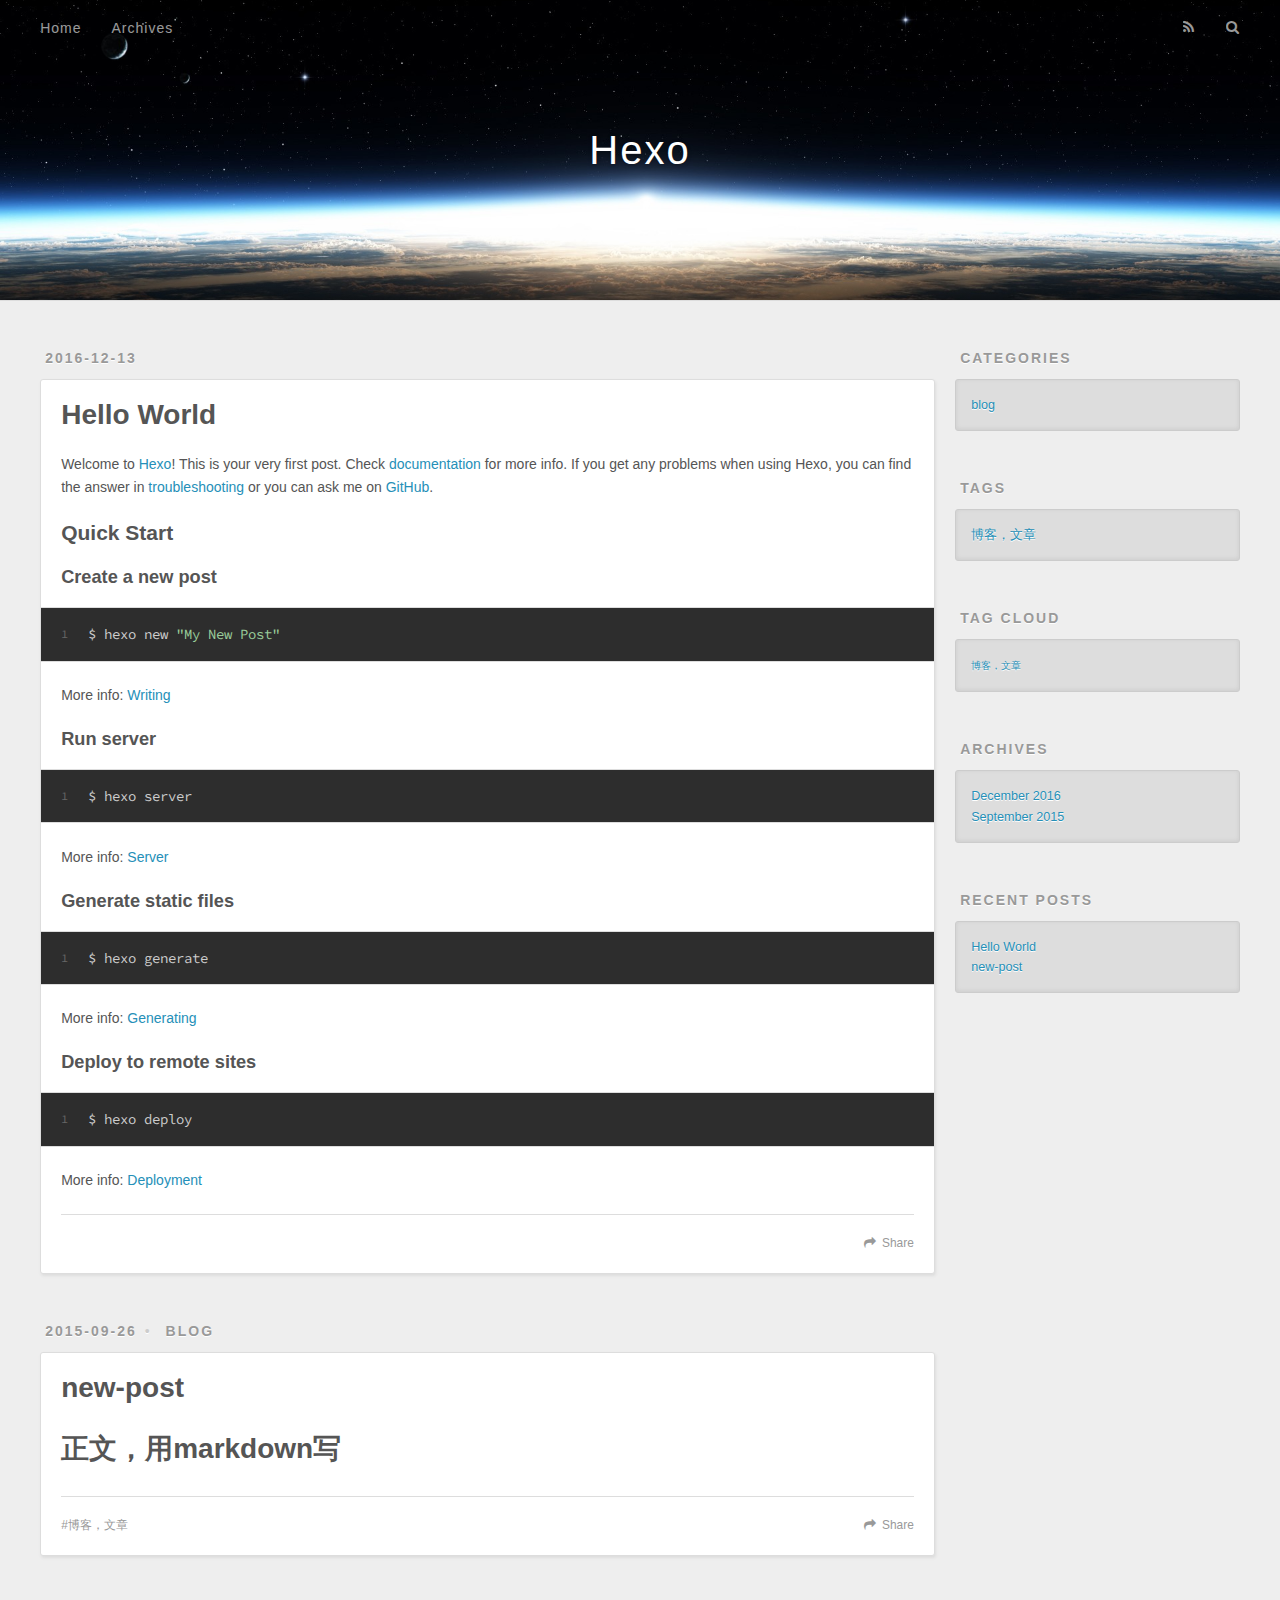
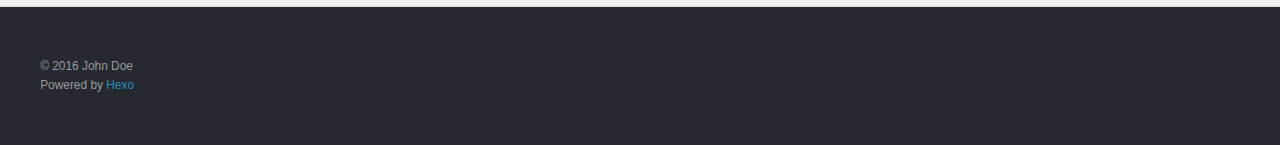
==== index.html @ 6a70020d "Site updated: 2016-12-13 10:40:55" ====
<!DOCTYPE html>
<html>
<head>
  <meta charset="utf-8">
  
  <title>Hexo</title>
  <meta name="viewport" content="width=device-width, initial-scale=1, maximum-scale=1">
  <meta property="og:type" content="website">
<meta property="og:title" content="Hexo">
<meta property="og:url" content="http://yoursite.com/index.html">
<meta property="og:site_name" content="Hexo">
<meta name="twitter:card" content="summary">
<meta name="twitter:title" content="Hexo">
  
    <link rel="alternate" href="/atom.xml" title="Hexo" type="application/atom+xml">
  
  
    <link rel="icon" href="/favicon.png">
  
  
    <link href="//fonts.googleapis.com/css?family=Source+Code+Pro" rel="stylesheet" type="text/css">
  
  <link rel="stylesheet" href="/css/style.css">
  

</head>

<body>
  <div id="container">
    <div id="wrap">
      <header id="header">
  <div id="banner"></div>
  <div id="header-outer" class="outer">
    <div id="header-title" class="inner">
      <h1 id="logo-wrap">
        <a href="/" id="logo">Hexo</a>
      </h1>
      
    </div>
    <div id="header-inner" class="inner">
      <nav id="main-nav">
        <a id="main-nav-toggle" class="nav-icon"></a>
        
          <a class="main-nav-link" href="/">Home</a>
        
          <a class="main-nav-link" href="/archives">Archives</a>
        
      </nav>
      <nav id="sub-nav">
        
          <a id="nav-rss-link" class="nav-icon" href="/atom.xml" title="RSS Feed"></a>
        
        <a id="nav-search-btn" class="nav-icon" title="Search"></a>
      </nav>
      <div id="search-form-wrap">
        <form action="//google.com/search" method="get" accept-charset="UTF-8" class="search-form"><input type="search" name="q" results="0" class="search-form-input" placeholder="Search"><button type="submit" class="search-form-submit">&#xF002;</button><input type="hidden" name="sitesearch" value="http://yoursite.com"></form>
      </div>
    </div>
  </div>
</header>
      <div class="outer">
        <section id="main">
  
    <article id="post-hello-world" class="article article-type-post" itemscope itemprop="blogPost">
  <div class="article-meta">
    <a href="/2016/12/13/hello-world/" class="article-date">
  <time datetime="2016-12-13T02:30:24.144Z" itemprop="datePublished">2016-12-13</time>
</a>
    
  </div>
  <div class="article-inner">
    
    
      <header class="article-header">
        
  
    <h1 itemprop="name">
      <a class="article-title" href="/2016/12/13/hello-world/">Hello World</a>
    </h1>
  

      </header>
    
    <div class="article-entry" itemprop="articleBody">
      
        <p>Welcome to <a href="https://hexo.io/" target="_blank" rel="external">Hexo</a>! This is your very first post. Check <a href="https://hexo.io/docs/" target="_blank" rel="external">documentation</a> for more info. If you get any problems when using Hexo, you can find the answer in <a href="https://hexo.io/docs/troubleshooting.html" target="_blank" rel="external">troubleshooting</a> or you can ask me on <a href="https://github.com/hexojs/hexo/issues" target="_blank" rel="external">GitHub</a>.</p>
<h2 id="Quick-Start"><a href="#Quick-Start" class="headerlink" title="Quick Start"></a>Quick Start</h2><h3 id="Create-a-new-post"><a href="#Create-a-new-post" class="headerlink" title="Create a new post"></a>Create a new post</h3><figure class="highlight bash"><table><tr><td class="gutter"><pre><div class="line">1</div></pre></td><td class="code"><pre><div class="line">$ hexo new <span class="string">"My New Post"</span></div></pre></td></tr></table></figure>
<p>More info: <a href="https://hexo.io/docs/writing.html" target="_blank" rel="external">Writing</a></p>
<h3 id="Run-server"><a href="#Run-server" class="headerlink" title="Run server"></a>Run server</h3><figure class="highlight bash"><table><tr><td class="gutter"><pre><div class="line">1</div></pre></td><td class="code"><pre><div class="line">$ hexo server</div></pre></td></tr></table></figure>
<p>More info: <a href="https://hexo.io/docs/server.html" target="_blank" rel="external">Server</a></p>
<h3 id="Generate-static-files"><a href="#Generate-static-files" class="headerlink" title="Generate static files"></a>Generate static files</h3><figure class="highlight bash"><table><tr><td class="gutter"><pre><div class="line">1</div></pre></td><td class="code"><pre><div class="line">$ hexo generate</div></pre></td></tr></table></figure>
<p>More info: <a href="https://hexo.io/docs/generating.html" target="_blank" rel="external">Generating</a></p>
<h3 id="Deploy-to-remote-sites"><a href="#Deploy-to-remote-sites" class="headerlink" title="Deploy to remote sites"></a>Deploy to remote sites</h3><figure class="highlight bash"><table><tr><td class="gutter"><pre><div class="line">1</div></pre></td><td class="code"><pre><div class="line">$ hexo deploy</div></pre></td></tr></table></figure>
<p>More info: <a href="https://hexo.io/docs/deployment.html" target="_blank" rel="external">Deployment</a></p>

      
    </div>
    <footer class="article-footer">
      <a data-url="http://yoursite.com/2016/12/13/hello-world/" data-id="ciwmwihvd0000y8j2m3b08lyn" class="article-share-link">Share</a>
      
      
    </footer>
  </div>
  
</article>


  
    <article id="post-test" class="article article-type-post" itemscope itemprop="blogPost">
  <div class="article-meta">
    <a href="/2015/09/26/test/" class="article-date">
  <time datetime="2015-09-26T09:00:07.000Z" itemprop="datePublished">2015-09-26</time>
</a>
    
  <div class="article-category">
    <a class="article-category-link" href="/categories/blog/">blog</a>
  </div>

  </div>
  <div class="article-inner">
    
    
      <header class="article-header">
        
  
    <h1 itemprop="name">
      <a class="article-title" href="/2015/09/26/test/">new-post</a>
    </h1>
  

      </header>
    
    <div class="article-entry" itemprop="articleBody">
      
        <h1 id="正文，用markdown写"><a href="#正文，用markdown写" class="headerlink" title="正文，用markdown写"></a>正文，用markdown写</h1>
      
    </div>
    <footer class="article-footer">
      <a data-url="http://yoursite.com/2015/09/26/test/" data-id="ciwmwihvh0001y8j2fn9a682c" class="article-share-link">Share</a>
      
      
  <ul class="article-tag-list"><li class="article-tag-list-item"><a class="article-tag-list-link" href="/tags/博客，文章/">博客，文章</a></li></ul>

    </footer>
  </div>
  
</article>


  

</section>
        
          <aside id="sidebar">
  
    
  <div class="widget-wrap">
    <h3 class="widget-title">Categories</h3>
    <div class="widget">
      <ul class="category-list"><li class="category-list-item"><a class="category-list-link" href="/categories/blog/">blog</a></li></ul>
    </div>
  </div>


  
    
  <div class="widget-wrap">
    <h3 class="widget-title">Tags</h3>
    <div class="widget">
      <ul class="tag-list"><li class="tag-list-item"><a class="tag-list-link" href="/tags/博客，文章/">博客，文章</a></li></ul>
    </div>
  </div>


  
    
  <div class="widget-wrap">
    <h3 class="widget-title">Tag Cloud</h3>
    <div class="widget tagcloud">
      <a href="/tags/博客，文章/" style="font-size: 10px;">博客，文章</a>
    </div>
  </div>

  
    
  <div class="widget-wrap">
    <h3 class="widget-title">Archives</h3>
    <div class="widget">
      <ul class="archive-list"><li class="archive-list-item"><a class="archive-list-link" href="/archives/2016/12/">December 2016</a></li><li class="archive-list-item"><a class="archive-list-link" href="/archives/2015/09/">September 2015</a></li></ul>
    </div>
  </div>


  
    
  <div class="widget-wrap">
    <h3 class="widget-title">Recent Posts</h3>
    <div class="widget">
      <ul>
        
          <li>
            <a href="/2016/12/13/hello-world/">Hello World</a>
          </li>
        
          <li>
            <a href="/2015/09/26/test/">new-post</a>
          </li>
        
      </ul>
    </div>
  </div>

  
</aside>
        
      </div>
      <footer id="footer">
  
  <div class="outer">
    <div id="footer-info" class="inner">
      &copy; 2016 John Doe<br>
      Powered by <a href="http://hexo.io/" target="_blank">Hexo</a>
    </div>
  </div>
</footer>
    </div>
    <nav id="mobile-nav">
  
    <a href="/" class="mobile-nav-link">Home</a>
  
    <a href="/archives" class="mobile-nav-link">Archives</a>
  
</nav>
    

<script src="//ajax.googleapis.com/ajax/libs/jquery/2.0.3/jquery.min.js"></script>


  <link rel="stylesheet" href="/fancybox/jquery.fancybox.css">
  <script src="/fancybox/jquery.fancybox.pack.js"></script>


<script src="/js/script.js"></script>

  </div>
</body>
</html>
---- css/style.css ----
body {
  width: 100%;
}
body:before,
body:after {
  content: "";
  display: table;
}
body:after {
  clear: both;
}
html,
body,
div,
span,
applet,
object,
iframe,
h1,
h2,
h3,
h4,
h5,
h6,
p,
blockquote,
pre,
a,
abbr,
acronym,
address,
big,
cite,
code,
del,
dfn,
em,
img,
ins,
kbd,
q,
s,
samp,
small,
strike,
strong,
sub,
sup,
tt,
var,
dl,
dt,
dd,
ol,
ul,
li,
fieldset,
form,
label,
legend,
table,
caption,
tbody,
tfoot,
thead,
tr,
th,
td {
  margin: 0;
  padding: 0;
  border: 0;
  outline: 0;
  font-weight: inherit;
  font-style: inherit;
  font-family: inherit;
  font-size: 100%;
  vertical-align: baseline;
}
body {
  line-height: 1;
  color: #000;
  background: #fff;
}
ol,
ul {
  list-style: none;
}
table {
  border-collapse: separate;
  border-spacing: 0;
  vertical-align: middle;
}
caption,
th,
td {
  text-align: left;
  font-weight: normal;
  vertical-align: middle;
}
a img {
  border: none;
}
input,
button {
  margin: 0;
  padding: 0;
}
input::-moz-focus-inner,
button::-moz-focus-inner {
  border: 0;
  padding: 0;
}
@font-face {
  font-family: FontAwesome;
  font-style: normal;
  font-weight: normal;
  src: url("fonts/fontawesome-webfont.eot?v=#4.0.3");
  src: url("fonts/fontawesome-webfont.eot?#iefix&v=#4.0.3") format("embedded-opentype"), url("fonts/fontawesome-webfont.woff?v=#4.0.3") format("woff"), url("fonts/fontawesome-webfont.ttf?v=#4.0.3") format("truetype"), url("fonts/fontawesome-webfont.svg#fontawesomeregular?v=#4.0.3") format("svg");
}
html,
body,
#container {
  height: 100%;
}
body {
  background: #eee;
  font: 14px "Helvetica Neue", Helvetica, Arial, sans-serif;
  -webkit-text-size-adjust: 100%;
}
.outer {
  max-width: 1220px;
  margin: 0 auto;
  padding: 0 20px;
}
.outer:before,
.outer:after {
  content: "";
  display: table;
}
.outer:after {
  clear: both;
}
.inner {
  display: inline;
  float: left;
  width: 98.33333333333333%;
  margin: 0 0.833333333333333%;
}
.left,
.alignleft {
  float: left;
}
.right,
.alignright {
  float: right;
}
.clear {
  clear: both;
}
#container {
  position: relative;
}
.mobile-nav-on {
  overflow: hidden;
}
#wrap {
  height: 100%;
  width: 100%;
  position: absolute;
  top: 0;
  left: 0;
  -webkit-transition: 0.2s ease-out;
  -moz-transition: 0.2s ease-out;
  -ms-transition: 0.2s ease-out;
  transition: 0.2s ease-out;
  z-index: 1;
  background: #eee;
}
.mobile-nav-on #wrap {
  left: 280px;
}
@media screen and (min-width: 768px) {
  #main {
    display: inline;
    float: left;
    width: 73.33333333333333%;
    margin: 0 0.833333333333333%;
  }
}
.article-date,
.article-category-link,
.archive-year,
.widget-title {
  text-decoration: none;
  text-transform: uppercase;
  letter-spacing: 2px;
  color: #999;
  margin-bottom: 1em;
  margin-left: 5px;
  line-height: 1em;
  text-shadow: 0 1px #fff;
  font-weight: bold;
}
.article-inner,
.archive-article-inner {
  background: #fff;
  -webkit-box-shadow: 1px 2px 3px #ddd;
  box-shadow: 1px 2px 3px #ddd;
  border: 1px solid #ddd;
  border-radius: 3px;
}
.article-entry h1,
.widget h1 {
  font-size: 2em;
}
.article-entry h2,
.widget h2 {
  font-size: 1.5em;
}
.article-entry h3,
.widget h3 {
  font-size: 1.3em;
}
.article-entry h4,
.widget h4 {
  font-size: 1.2em;
}
.article-entry h5,
.widget h5 {
  font-size: 1em;
}
.article-entry h6,
.widget h6 {
  font-size: 1em;
  color: #999;
}
.article-entry hr,
.widget hr {
  border: 1px dashed #ddd;
}
.article-entry strong,
.widget strong {
  font-weight: bold;
}
.article-entry em,
.widget em,
.article-entry cite,
.widget cite {
  font-style: italic;
}
.article-entry sup,
.widget sup,
.article-entry sub,
.widget sub {
  font-size: 0.75em;
  line-height: 0;
  position: relative;
  vertical-align: baseline;
}
.article-entry sup,
.widget sup {
  top: -0.5em;
}
.article-entry sub,
.widget sub {
  bottom: -0.2em;
}
.article-entry small,
.widget small {
  font-size: 0.85em;
}
.article-entry acronym,
.widget acronym,
.article-entry abbr,
.widget abbr {
  border-bottom: 1px dotted;
}
.article-entry ul,
.widget ul,
.article-entry ol,
.widget ol,
.article-entry dl,
.widget dl {
  margin: 0 20px;
  line-height: 1.6em;
}
.article-entry ul ul,
.widget ul ul,
.article-entry ol ul,
.widget ol ul,
.article-entry ul ol,
.widget ul ol,
.article-entry ol ol,
.widget ol ol {
  margin-top: 0;
  margin-bottom: 0;
}
.article-entry ul,
.widget ul {
  list-style: disc;
}
.article-entry ol,
.widget ol {
  list-style: decimal;
}
.article-entry dt,
.widget dt {
  font-weight: bold;
}
#header {
  height: 300px;
  position: relative;
  border-bottom: 1px solid #ddd;
}
#header:before,
#header:after {
  content: "";
  position: absolute;
  left: 0;
  right: 0;
  height: 40px;
}
#header:before {
  top: 0;
  background: -webkit-linear-gradient(rgba(0,0,0,0.2), transparent);
  background: -moz-linear-gradient(rgba(0,0,0,0.2), transparent);
  background: -ms-linear-gradient(rgba(0,0,0,0.2), transparent);
  background: linear-gradient(rgba(0,0,0,0.2), transparent);
}
#header:after {
  bottom: 0;
  background: -webkit-linear-gradient(transparent, rgba(0,0,0,0.2));
  background: -moz-linear-gradient(transparent, rgba(0,0,0,0.2));
  background: -ms-linear-gradient(transparent, rgba(0,0,0,0.2));
  background: linear-gradient(transparent, rgba(0,0,0,0.2));
}
#header-outer {
  height: 100%;
  position: relative;
}
#header-inner {
  position: relative;
  overflow: hidden;
}
#banner {
  position: absolute;
  top: 0;
  left: 0;
  width: 100%;
  height: 100%;
  background: url("images/banner.jpg") center #000;
  -webkit-background-size: cover;
  -moz-background-size: cover;
  background-size: cover;
  z-index: -1;
}
#header-title {
  text-align: center;
  height: 40px;
  position: absolute;
  top: 50%;
  left: 0;
  margin-top: -20px;
}
#logo,
#subtitle {
  text-decoration: none;
  color: #fff;
  font-weight: 300;
  text-shadow: 0 1px 4px rgba(0,0,0,0.3);
}
#logo {
  font-size: 40px;
  line-height: 40px;
  letter-spacing: 2px;
}
#subtitle {
  font-size: 16px;
  line-height: 16px;
  letter-spacing: 1px;
}
#subtitle-wrap {
  margin-top: 16px;
}
#main-nav {
  float: left;
  margin-left: -15px;
}
.nav-icon,
.main-nav-link {
  float: left;
  color: #fff;
  opacity: 0.6;
  text-decoration: none;
  text-shadow: 0 1px rgba(0,0,0,0.2);
  -webkit-transition: opacity 0.2s;
  -moz-transition: opacity 0.2s;
  -ms-transition: opacity 0.2s;
  transition: opacity 0.2s;
  display: block;
  padding: 20px 15px;
}
.nav-icon:hover,
.main-nav-link:hover {
  opacity: 1;
}
.nav-icon {
  font-family: FontAwesome;
  text-align: center;
  font-size: 14px;
  width: 14px;
  height: 14px;
  padding: 20px 15px;
  position: relative;
  cursor: pointer;
}
.main-nav-link {
  font-weight: 300;
  letter-spacing: 1px;
}
@media screen and (max-width: 479px) {
  .main-nav-link {
    display: none;
  }
}
#main-nav-toggle {
  display: none;
}
#main-nav-toggle:before {
  content: "\f0c9";
}
@media screen and (max-width: 479px) {
  #main-nav-toggle {
    display: block;
  }
}
#sub-nav {
  float: right;
  margin-right: -15px;
}
#nav-rss-link:before {
  content: "\f09e";
}
#nav-search-btn:before {
  content: "\f002";
}
#search-form-wrap {
  position: absolute;
  top: 15px;
  width: 150px;
  height: 30px;
  right: -150px;
  opacity: 0;
  -webkit-transition: 0.2s ease-out;
  -moz-transition: 0.2s ease-out;
  -ms-transition: 0.2s ease-out;
  transition: 0.2s ease-out;
}
#search-form-wrap.on {
  opacity: 1;
  right: 0;
}
@media screen and (max-width: 479px) {
  #search-form-wrap {
    width: 100%;
    right: -100%;
  }
}
.search-form {
  position: absolute;
  top: 0;
  left: 0;
  right: 0;
  background: #fff;
  padding: 5px 15px;
  border-radius: 15px;
  -webkit-box-shadow: 0 0 10px rgba(0,0,0,0.3);
  box-shadow: 0 0 10px rgba(0,0,0,0.3);
}
.search-form-input {
  border: none;
  background: none;
  color: #555;
  width: 100%;
  font: 13px "Helvetica Neue", Helvetica, Arial, sans-serif;
  outline: none;
}
.search-form-input::-webkit-search-results-decoration,
.search-form-input::-webkit-search-cancel-button {
  -webkit-appearance: none;
}
.search-form-submit {
  position: absolute;
  top: 50%;
  right: 10px;
  margin-top: -7px;
  font: 13px FontAwesome;
  border: none;
  background: none;
  color: #bbb;
  cursor: pointer;
}
.search-form-submit:hover,
.search-form-submit:focus {
  color: #777;
}
.article {
  margin: 50px 0;
}
.article-inner {
  overflow: hidden;
}
.article-meta:before,
.article-meta:after {
  content: "";
  display: table;
}
.article-meta:after {
  clear: both;
}
.article-date {
  float: left;
}
.article-category {
  float: left;
  line-height: 1em;
  color: #ccc;
  text-shadow: 0 1px #fff;
  margin-left: 8px;
}
.article-category:before {
  content: "\2022";
}
.article-category-link {
  margin: 0 12px 1em;
}
.article-header {
  padding: 20px 20px 0;
}
.article-title {
  text-decoration: none;
  font-size: 2em;
  font-weight: bold;
  color: #555;
  line-height: 1.1em;
  -webkit-transition: color 0.2s;
  -moz-transition: color 0.2s;
  -ms-transition: color 0.2s;
  transition: color 0.2s;
}
a.article-title:hover {
  color: #258fb8;
}
.article-entry {
  color: #555;
  padding: 0 20px;
}
.article-entry:before,
.article-entry:after {
  content: "";
  display: table;
}
.article-entry:after {
  clear: both;
}
.article-entry p,
.article-entry table {
  line-height: 1.6em;
  margin: 1.6em 0;
}
.article-entry h1,
.article-entry h2,
.article-entry h3,
.article-entry h4,
.article-entry h5,
.article-entry h6 {
  font-weight: bold;
}
.article-entry h1,
.article-entry h2,
.article-entry h3,
.article-entry h4,
.article-entry h5,
.article-entry h6 {
  line-height: 1.1em;
  margin: 1.1em 0;
}
.article-entry a {
  color: #258fb8;
  text-decoration: none;
}
.article-entry a:hover {
  text-decoration: underline;
}
.article-entry ul,
.article-entry ol,
.article-entry dl {
  margin-top: 1.6em;
  margin-bottom: 1.6em;
}
.article-entry img,
.article-entry video {
  max-width: 100%;
  height: auto;
  display: block;
  margin: auto;
}
.article-entry iframe {
  border: none;
}
.article-entry table {
  width: 100%;
  border-collapse: collapse;
  border-spacing: 0;
}
.article-entry th {
  font-weight: bold;
  border-bottom: 3px solid #ddd;
  padding-bottom: 0.5em;
}
.article-entry td {
  border-bottom: 1px solid #ddd;
  padding: 10px 0;
}
.article-entry blockquote {
  font-family: Georgia, "Times New Roman", serif;
  font-size: 1.4em;
  margin: 1.6em 20px;
  text-align: center;
}
.article-entry blockquote footer {
  font-size: 14px;
  margin: 1.6em 0;
  font-family: "Helvetica Neue", Helvetica, Arial, sans-serif;
}
.article-entry blockquote footer cite:before {
  content: "—";
  padding: 0 0.5em;
}
.article-entry .pullquote {
  text-align: left;
  width: 45%;
  margin: 0;
}
.article-entry .pullquote.left {
  margin-left: 0.5em;
  margin-right: 1em;
}
.article-entry .pullquote.right {
  margin-right: 0.5em;
  margin-left: 1em;
}
.article-entry .caption {
  color: #999;
  display: block;
  font-size: 0.9em;
  margin-top: 0.5em;
  position: relative;
  text-align: center;
}
.article-entry .video-container {
  position: relative;
  padding-top: 56.25%;
  height: 0;
  overflow: hidden;
}
.article-entry .video-container iframe,
.article-entry .video-container object,
.article-entry .video-container embed {
  position: absolute;
  top: 0;
  left: 0;
  width: 100%;
  height: 100%;
  margin-top: 0;
}
.article-more-link a {
  display: inline-block;
  line-height: 1em;
  padding: 6px 15px;
  border-radius: 15px;
  background: #eee;
  color: #999;
  text-shadow: 0 1px #fff;
  text-decoration: none;
}
.article-more-link a:hover {
  background: #258fb8;
  color: #fff;
  text-decoration: none;
  text-shadow: 0 1px #1e7293;
}
.article-footer {
  font-size: 0.85em;
  line-height: 1.6em;
  border-top: 1px solid #ddd;
  padding-top: 1.6em;
  margin: 0 20px 20px;
}
.article-footer:before,
.article-footer:after {
  content: "";
  display: table;
}
.article-footer:after {
  clear: both;
}
.article-footer a {
  color: #999;
  text-decoration: none;
}
.article-footer a:hover {
  color: #555;
}
.article-tag-list-item {
  float: left;
  margin-right: 10px;
}
.article-tag-list-link:before {
  content: "#";
}
.article-comment-link {
  float: right;
}
.article-comment-link:before {
  content: "\f075";
  font-family: FontAwesome;
  padding-right: 8px;
}
.article-share-link {
  cursor: pointer;
  float: right;
  margin-left: 20px;
}
.article-share-link:before {
  content: "\f064";
  font-family: FontAwesome;
  padding-right: 6px;
}
#article-nav {
  position: relative;
}
#article-nav:before,
#article-nav:after {
  content: "";
  display: table;
}
#article-nav:after {
  clear: both;
}
@media screen and (min-width: 768px) {
  #article-nav {
    margin: 50px 0;
  }
  #article-nav:before {
    width: 8px;
    height: 8px;
    position: absolute;
    top: 50%;
    left: 50%;
    margin-top: -4px;
    margin-left: -4px;
    content: "";
    border-radius: 50%;
    background: #ddd;
    -webkit-box-shadow: 0 1px 2px #fff;
    box-shadow: 0 1px 2px #fff;
  }
}
.article-nav-link-wrap {
  text-decoration: none;
  text-shadow: 0 1px #fff;
  color: #999;
  -webkit-box-sizing: border-box;
  -moz-box-sizing: border-box;
  box-sizing: border-box;
  margin-top: 50px;
  text-align: center;
  display: block;
}
.article-nav-link-wrap:hover {
  color: #555;
}
@media screen and (min-width: 768px) {
  .article-nav-link-wrap {
    width: 50%;
    margin-top: 0;
  }
}
@media screen and (min-width: 768px) {
  #article-nav-newer {
    float: left;
    text-align: right;
    padding-right: 20px;
  }
}
@media screen and (min-width: 768px) {
  #article-nav-older {
    float: right;
    text-align: left;
    padding-left: 20px;
  }
}
.article-nav-caption {
  text-transform: uppercase;
  letter-spacing: 2px;
  color: #ddd;
  line-height: 1em;
  font-weight: bold;
}
#article-nav-newer .article-nav-caption {
  margin-right: -2px;
}
.article-nav-title {
  font-size: 0.85em;
  line-height: 1.6em;
  margin-top: 0.5em;
}
.article-share-box {
  position: absolute;
  display: none;
  background: #fff;
  -webkit-box-shadow: 1px 2px 10px rgba(0,0,0,0.2);
  box-shadow: 1px 2px 10px rgba(0,0,0,0.2);
  border-radius: 3px;
  margin-left: -145px;
  overflow: hidden;
  z-index: 1;
}
.article-share-box.on {
  display: block;
}
.article-share-input {
  width: 100%;
  background: none;
  -webkit-box-sizing: border-box;
  -moz-box-sizing: border-box;
  box-sizing: border-box;
  font: 14px "Helvetica Neue", Helvetica, Arial, sans-serif;
  padding: 0 15px;
  color: #555;
  outline: none;
  border: 1px solid #ddd;
  border-radius: 3px 3px 0 0;
  height: 36px;
  line-height: 36px;
}
.article-share-links {
  background: #eee;
}
.article-share-links:before,
.article-share-links:after {
  content: "";
  display: table;
}
.article-share-links:after {
  clear: both;
}
.article-share-twitter,
.article-share-facebook,
.article-share-pinterest,
.article-share-google {
  width: 50px;
  height: 36px;
  display: block;
  float: left;
  position: relative;
  color: #999;
  text-shadow: 0 1px #fff;
}
.article-share-twitter:before,
.article-share-facebook:before,
.article-share-pinterest:before,
.article-share-google:before {
  font-size: 20px;
  font-family: FontAwesome;
  width: 20px;
  height: 20px;
  position: absolute;
  top: 50%;
  left: 50%;
  margin-top: -10px;
  margin-left: -10px;
  text-align: center;
}
.article-share-twitter:hover,
.article-share-facebook:hover,
.article-share-pinterest:hover,
.article-share-google:hover {
  color: #fff;
}
.article-share-twitter:before {
  content: "\f099";
}
.article-share-twitter:hover {
  background: #00aced;
  text-shadow: 0 1px #008abe;
}
.article-share-facebook:before {
  content: "\f09a";
}
.article-share-facebook:hover {
  background: #3b5998;
  text-shadow: 0 1px #2f477a;
}
.article-share-pinterest:before {
  content: "\f0d2";
}
.article-share-pinterest:hover {
  background: #cb2027;
  text-shadow: 0 1px #a21a1f;
}
.article-share-google:before {
  content: "\f0d5";
}
.article-share-google:hover {
  background: #dd4b39;
  text-shadow: 0 1px #be3221;
}
.article-gallery {
  background: #000;
  position: relative;
}
.article-gallery-photos {
  position: relative;
  overflow: hidden;
}
.article-gallery-img {
  display: none;
  max-width: 100%;
}
.article-gallery-img:first-child {
  display: block;
}
.article-gallery-img.loaded {
  position: absolute;
  display: block;
}
.article-gallery-img img {
  display: block;
  max-width: 100%;
  margin: 0 auto;
}
#comments {
  background: #fff;
  -webkit-box-shadow: 1px 2px 3px #ddd;
  box-shadow: 1px 2px 3px #ddd;
  padding: 20px;
  border: 1px solid #ddd;
  border-radius: 3px;
  margin: 50px 0;
}
#comments a {
  color: #258fb8;
}
.archives-wrap {
  margin: 50px 0;
}
.archives:before,
.archives:after {
  content: "";
  display: table;
}
.archives:after {
  clear: both;
}
.archive-year-wrap {
  margin-bottom: 1em;
}
.archives {
  -webkit-column-gap: 10px;
  -moz-column-gap: 10px;
  column-gap: 10px;
}
@media screen and (min-width: 480px) and (max-width: 767px) {
  .archives {
    -webkit-column-count: 2;
    -moz-column-count: 2;
    column-count: 2;
  }
}
@media screen and (min-width: 768px) {
  .archives {
    -webkit-column-count: 3;
    -moz-column-count: 3;
    column-count: 3;
  }
}
.archive-article {
  -webkit-column-break-inside: avoid;
  page-break-inside: avoid;
  overflow: hidden;
  break-inside: avoid-column;
}
.archive-article-inner {
  padding: 10px;
  margin-bottom: 15px;
}
.archive-article-title {
  text-decoration: none;
  font-weight: bold;
  color: #555;
  -webkit-transition: color 0.2s;
  -moz-transition: color 0.2s;
  -ms-transition: color 0.2s;
  transition: color 0.2s;
  line-height: 1.6em;
}
.archive-article-title:hover {
  color: #258fb8;
}
.archive-article-footer {
  margin-top: 1em;
}
.archive-article-date {
  color: #999;
  text-decoration: none;
  font-size: 0.85em;
  line-height: 1em;
  margin-bottom: 0.5em;
  display: block;
}
#page-nav {
  margin: 50px auto;
  background: #fff;
  -webkit-box-shadow: 1px 2px 3px #ddd;
  box-shadow: 1px 2px 3px #ddd;
  border: 1px solid #ddd;
  border-radius: 3px;
  text-align: center;
  color: #999;
  overflow: hidden;
}
#page-nav:before,
#page-nav:after {
  content: "";
  display: table;
}
#page-nav:after {
  clear: both;
}
#page-nav a,
#page-nav span {
  padding: 10px 20px;
  line-height: 1;
  height: 2ex;
}
#page-nav a {
  color: #999;
  text-decoration: none;
}
#page-nav a:hover {
  background: #999;
  color: #fff;
}
#page-nav .prev {
  float: left;
}
#page-nav .next {
  float: right;
}
#page-nav .page-number {
  display: inline-block;
}
@media screen and (max-width: 479px) {
  #page-nav .page-number {
    display: none;
  }
}
#page-nav .current {
  color: #555;
  font-weight: bold;
}
#page-nav .space {
  color: #ddd;
}
#footer {
  background: #262a30;
  padding: 50px 0;
  border-top: 1px solid #ddd;
  color: #999;
}
#footer a {
  color: #258fb8;
  text-decoration: none;
}
#footer a:hover {
  text-decoration: underline;
}
#footer-info {
  line-height: 1.6em;
  font-size: 0.85em;
}
.article-entry pre,
.article-entry .highlight {
  background: #2d2d2d;
  margin: 0 -20px;
  padding: 15px 20px;
  border-style: solid;
  border-color: #ddd;
  border-width: 1px 0;
  overflow: auto;
  color: #ccc;
  line-height: 22.400000000000002px;
}
.article-entry .highlight .gutter pre,
.article-entry .gist .gist-file .gist-data .line-numbers {
  color: #666;
  font-size: 0.85em;
}
.article-entry pre,
.article-entry code {
  font-family: "Source Code Pro", Consolas, Monaco, Menlo, Consolas, monospace;
}
.article-entry code {
  background: #eee;
  text-shadow: 0 1px #fff;
  padding: 0 0.3em;
}
.article-entry pre code {
  background: none;
  text-shadow: none;
  padding: 0;
}
.article-entry .highlight pre {
  border: none;
  margin: 0;
  padding: 0;
}
.article-entry .highlight table {
  margin: 0;
  width: auto;
}
.article-entry .highlight td {
  border: none;
  padding: 0;
}
.article-entry .highlight figcaption {
  font-size: 0.85em;
  color: #999;
  line-height: 1em;
  margin-bottom: 1em;
}
.article-entry .highlight figcaption:before,
.article-entry .highlight figcaption:after {
  content: "";
  display: table;
}
.article-entry .highlight figcaption:after {
  clear: both;
}
.article-entry .highlight figcaption a {
  float: right;
}
.article-entry .highlight .gutter pre {
  text-align: right;
  padding-right: 20px;
}
.article-entry .highlight .line {
  height: 22.400000000000002px;
}
.article-entry .highlight .line.marked {
  background: #515151;
}
.article-entry .gist {
  margin: 0 -20px;
  border-style: solid;
  border-color: #ddd;
  border-width: 1px 0;
  background: #2d2d2d;
  padding: 15px 20px 15px 0;
}
.article-entry .gist .gist-file {
  border: none;
  font-family: "Source Code Pro", Consolas, Monaco, Menlo, Consolas, monospace;
  margin: 0;
}
.article-entry .gist .gist-file .gist-data {
  background: none;
  border: none;
}
.article-entry .gist .gist-file .gist-data .line-numbers {
  background: none;
  border: none;
  padding: 0 20px 0 0;
}
.article-entry .gist .gist-file .gist-data .line-data {
  padding: 0 !important;
}
.article-entry .gist .gist-file .highlight {
  margin: 0;
  padding: 0;
  border: none;
}
.article-entry .gist .gist-file .gist-meta {
  background: #2d2d2d;
  color: #999;
  font: 0.85em "Helvetica Neue", Helvetica, Arial, sans-serif;
  text-shadow: 0 0;
  padding: 0;
  margin-top: 1em;
  margin-left: 20px;
}
.article-entry .gist .gist-file .gist-meta a {
  color: #258fb8;
  font-weight: normal;
}
.article-entry .gist .gist-file .gist-meta a:hover {
  text-decoration: underline;
}
pre .comment,
pre .title {
  color: #999;
}
pre .variable,
pre .attribute,
pre .tag,
pre .regexp,
pre .ruby .constant,
pre .xml .tag .title,
pre .xml .pi,
pre .xml .doctype,
pre .html .doctype,
pre .css .id,
pre .css .class,
pre .css .pseudo {
  color: #f2777a;
}
pre .number,
pre .preprocessor,
pre .built_in,
pre .literal,
pre .params,
pre .constant {
  color: #f99157;
}
pre .class,
pre .ruby .class .title,
pre .css .rules .attribute {
  color: #9c9;
}
pre .string,
pre .value,
pre .inheritance,
pre .header,
pre .ruby .symbol,
pre .xml .cdata {
  color: #9c9;
}
pre .css .hexcolor {
  color: #6cc;
}
pre .function,
pre .python .decorator,
pre .python .title,
pre .ruby .function .title,
pre .ruby .title .keyword,
pre .perl .sub,
pre .javascript .title,
pre .coffeescript .title {
  color: #69c;
}
pre .keyword,
pre .javascript .function {
  color: #c9c;
}
@media screen and (max-width: 479px) {
  #mobile-nav {
    position: absolute;
    top: 0;
    left: 0;
    width: 280px;
    height: 100%;
    background: #191919;
    border-right: 1px solid #fff;
  }
}
@media screen and (max-width: 479px) {
  .mobile-nav-link {
    display: block;
    color: #999;
    text-decoration: none;
    padding: 15px 20px;
    font-weight: bold;
  }
  .mobile-nav-link:hover {
    color: #fff;
  }
}
@media screen and (min-width: 768px) {
  #sidebar {
    display: inline;
    float: left;
    width: 23.333333333333332%;
    margin: 0 0.833333333333333%;
  }
}
.widget-wrap {
  margin: 50px 0;
}
.widget {
  color: #777;
  text-shadow: 0 1px #fff;
  background: #ddd;
  -webkit-box-shadow: 0 -1px 4px #ccc inset;
  box-shadow: 0 -1px 4px #ccc inset;
  border: 1px solid #ccc;
  padding: 15px;
  border-radius: 3px;
}
.widget a {
  color: #258fb8;
  text-decoration: none;
}
.widget a:hover {
  text-decoration: underline;
}
.widget ul ul,
.widget ol ul,
.widget dl ul,
.widget ul ol,
.widget ol ol,
.widget dl ol,
.widget ul dl,
.widget ol dl,
.widget dl dl {
  margin-left: 15px;
  list-style: disc;
}
.widget {
  line-height: 1.6em;
  word-wrap: break-word;
  font-size: 0.9em;
}
.widget ul,
.widget ol {
  list-style: none;
  margin: 0;
}
.widget ul ul,
.widget ol ul,
.widget ul ol,
.widget ol ol {
  margin: 0 20px;
}
.widget ul ul,
.widget ol ul {
  list-style: disc;
}
.widget ul ol,
.widget ol ol {
  list-style: decimal;
}
.category-list-count,
.tag-list-count,
.archive-list-count {
  padding-left: 5px;
  color: #999;
  font-size: 0.85em;
}
.category-list-count:before,
.tag-list-count:before,
.archive-list-count:before {
  content: "(";
}
.category-list-count:after,
.tag-list-count:after,
.archive-list-count:after {
  content: ")";
}
.tagcloud a {
  margin-right: 5px;
  display: inline-block;
}
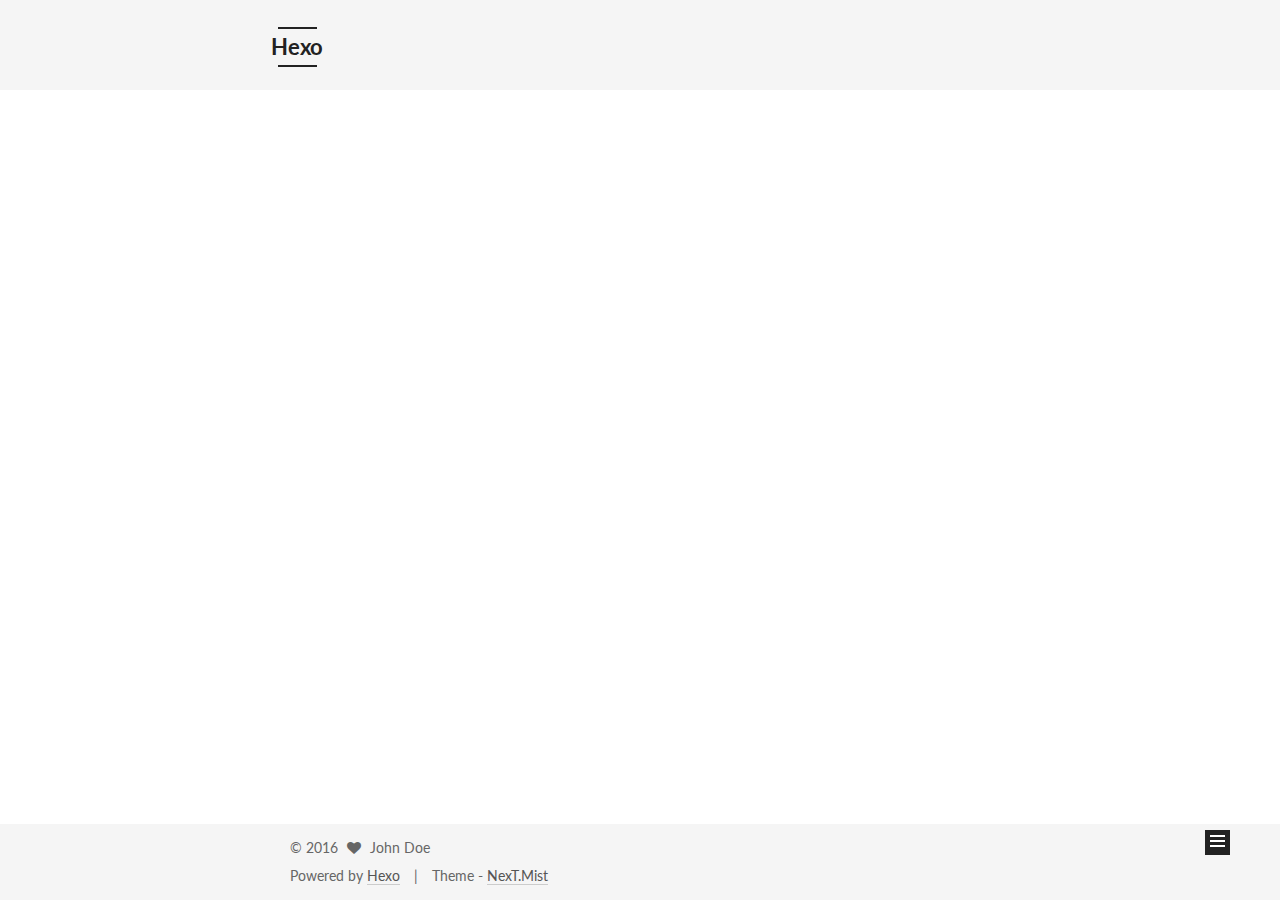
==== commit 3df14a36: "Site updated: 2016-12-13 10:53:54" ====
--- a/index.html
+++ b/index.html
@@ -1,247 +1,698 @@
-<!DOCTYPE html>
-<html>
+<!doctype html>
+
+
+
+  
+
+
+<html class="theme-next mist use-motion" lang="">
 <head>
-  <meta charset="utf-8">
-  
-  <title>Hexo</title>
-  <meta name="viewport" content="width=device-width, initial-scale=1, maximum-scale=1">
-  <meta property="og:type" content="website">
+  <meta charset="UTF-8"/>
+<meta http-equiv="X-UA-Compatible" content="IE=edge" />
+<meta name="viewport" content="width=device-width, initial-scale=1, maximum-scale=1"/>
+
+
+
+<meta http-equiv="Cache-Control" content="no-transform" />
+<meta http-equiv="Cache-Control" content="no-siteapp" />
+
+
+
+
+
+
+
+
+
+
+
+
+  
+  
+  <link href="/lib/fancybox/source/jquery.fancybox.css?v=2.1.5" rel="stylesheet" type="text/css" />
+
+
+
+
+  
+  
+  
+  
+
+  
+    
+    
+  
+
+  
+
+  
+
+  
+
+  
+
+  
+    
+    
+    <link href="//fonts.googleapis.com/css?family=Lato:300,300italic,400,400italic,700,700italic&subset=latin,latin-ext" rel="stylesheet" type="text/css">
+  
+
+
+
+
+
+
+<link href="/lib/font-awesome/css/font-awesome.min.css?v=4.6.2" rel="stylesheet" type="text/css" />
+
+<link href="/css/main.css?v=5.1.0" rel="stylesheet" type="text/css" />
+
+
+  <meta name="keywords" content="Hexo, NexT" />
+
+
+
+
+
+
+
+
+  <link rel="shortcut icon" type="image/x-icon" href="/favicon.ico?v=5.1.0" />
+
+
+
+
+
+
+<meta property="og:type" content="website">
 <meta property="og:title" content="Hexo">
 <meta property="og:url" content="http://yoursite.com/index.html">
 <meta property="og:site_name" content="Hexo">
 <meta name="twitter:card" content="summary">
 <meta name="twitter:title" content="Hexo">
-  
-    <link rel="alternate" href="/atom.xml" title="Hexo" type="application/atom+xml">
-  
-  
-    <link rel="icon" href="/favicon.png">
-  
-  
-    <link href="//fonts.googleapis.com/css?family=Source+Code+Pro" rel="stylesheet" type="text/css">
-  
-  <link rel="stylesheet" href="/css/style.css">
-  
-
+
+
+
+<script type="text/javascript" id="hexo.configurations">
+  var NexT = window.NexT || {};
+  var CONFIG = {
+    root: '/',
+    scheme: 'Mist',
+    sidebar: {"position":"left","display":"post"},
+    fancybox: true,
+    motion: true,
+    duoshuo: {
+      userId: '0',
+      author: 'Author'
+    },
+    algolia: {
+      applicationID: '',
+      apiKey: '',
+      indexName: '',
+      hits: {"per_page":10},
+      labels: {"input_placeholder":"Search for Posts","hits_empty":"We didn't find any results for the search: ${query}","hits_stats":"${hits} results found in ${time} ms"}
+    }
+  };
+</script>
+
+
+
+  <link rel="canonical" href="http://yoursite.com/"/>
+
+
+
+
+
+  <title> Hexo </title>
 </head>
 
-<body>
-  <div id="container">
-    <div id="wrap">
-      <header id="header">
-  <div id="banner"></div>
-  <div id="header-outer" class="outer">
-    <div id="header-title" class="inner">
-      <h1 id="logo-wrap">
-        <a href="/" id="logo">Hexo</a>
-      </h1>
-      
-    </div>
-    <div id="header-inner" class="inner">
-      <nav id="main-nav">
-        <a id="main-nav-toggle" class="nav-icon"></a>
-        
-          <a class="main-nav-link" href="/">Home</a>
-        
-          <a class="main-nav-link" href="/archives">Archives</a>
-        
-      </nav>
-      <nav id="sub-nav">
-        
-          <a id="nav-rss-link" class="nav-icon" href="/atom.xml" title="RSS Feed"></a>
-        
-        <a id="nav-search-btn" class="nav-icon" title="Search"></a>
-      </nav>
-      <div id="search-form-wrap">
-        <form action="//google.com/search" method="get" accept-charset="UTF-8" class="search-form"><input type="search" name="q" results="0" class="search-form-input" placeholder="Search"><button type="submit" class="search-form-submit">&#xF002;</button><input type="hidden" name="sitesearch" value="http://yoursite.com"></form>
+<body itemscope itemtype="http://schema.org/WebPage" lang="">
+
+  
+
+
+
+
+
+
+
+
+
+
+  
+  
+    
+  
+
+  <div class="container one-collumn sidebar-position-left 
+   page-home 
+ ">
+    <div class="headband"></div>
+
+    <header id="header" class="header" itemscope itemtype="http://schema.org/WPHeader">
+      <div class="header-inner"><div class="site-meta ">
+  
+
+  <div class="custom-logo-site-title">
+    <a href="/"  class="brand" rel="start">
+      <span class="logo-line-before"><i></i></span>
+      <span class="site-title">Hexo</span>
+      <span class="logo-line-after"><i></i></span>
+    </a>
+  </div>
+  <p class="site-subtitle"></p>
+</div>
+
+<div class="site-nav-toggle">
+  <button>
+    <span class="btn-bar"></span>
+    <span class="btn-bar"></span>
+    <span class="btn-bar"></span>
+  </button>
+</div>
+
+<nav class="site-nav">
+  
+
+  
+    <ul id="menu" class="menu">
+      
+        
+        <li class="menu-item menu-item-home">
+          <a href="/" rel="section">
+            
+              <i class="menu-item-icon fa fa-fw fa-home"></i> <br />
+            
+            Home
+          </a>
+        </li>
+      
+        
+        <li class="menu-item menu-item-archives">
+          <a href="/archives" rel="section">
+            
+              <i class="menu-item-icon fa fa-fw fa-archive"></i> <br />
+            
+            Archives
+          </a>
+        </li>
+      
+        
+        <li class="menu-item menu-item-tags">
+          <a href="/tags" rel="section">
+            
+              <i class="menu-item-icon fa fa-fw fa-tags"></i> <br />
+            
+            Tags
+          </a>
+        </li>
+      
+
+      
+    </ul>
+  
+
+  
+</nav>
+
+
+
+ </div>
+    </header>
+
+    <main id="main" class="main">
+      <div class="main-inner">
+        <div class="content-wrap">
+          <div id="content" class="content">
+            
+  <section id="posts" class="posts-expand">
+    
+      
+
+  
+
+  
+  
+  
+
+  <article class="post post-type-normal " itemscope itemtype="http://schema.org/Article">
+  <link itemprop="mainEntityOfPage" href="http://yoursite.com/2016/12/13/hello-world/">
+
+  <span style="display:none" itemprop="author" itemscope itemtype="http://schema.org/Person">
+    <meta itemprop="name" content="John Doe">
+    <meta itemprop="description" content="">
+    <meta itemprop="image" content="/images/avatar.gif">
+  </span>
+
+  <span style="display:none" itemprop="publisher" itemscope itemtype="http://schema.org/Organization">
+    <meta itemprop="name" content="Hexo">
+    <span style="display:none" itemprop="logo" itemscope itemtype="http://schema.org/ImageObject">
+      <img style="display:none;" itemprop="url image" alt="Hexo" src="">
+    </span>
+  </span>
+
+    
+      <header class="post-header">
+
+        
+        
+          <h1 class="post-title" itemprop="name headline">
+            
+            
+              
+                
+                <a class="post-title-link" href="/2016/12/13/hello-world/" itemprop="url">
+                  Hello World
+                </a>
+              
+            
+          </h1>
+        
+
+        <div class="post-meta">
+          <span class="post-time">
+            
+              <span class="post-meta-item-icon">
+                <i class="fa fa-calendar-o"></i>
+              </span>
+              <span class="post-meta-item-text">Posted on</span>
+              <time title="Post created" itemprop="dateCreated datePublished" datetime="2016-12-13T10:30:24+08:00">
+                2016-12-13
+              </time>
+            
+
+            
+
+            
+          </span>
+
+          
+
+          
+            
+          
+
+          
+
+          
+          
+
+          
+
+          
+
+        </div>
+      </header>
+    
+
+
+    <div class="post-body" itemprop="articleBody">
+
+      
+      
+
+      
+        
+          
+            <p>Welcome to xudongdong blog</p>
+
+          
+        
+      
+    </div>
+
+    <div>
+      
+    </div>
+
+    <div>
+      
+    </div>
+
+
+    <footer class="post-footer">
+      
+
+      
+
+      
+      
+        <div class="post-eof"></div>
+      
+    </footer>
+  </article>
+
+
+    
+      
+
+  
+
+  
+  
+  
+
+  <article class="post post-type-normal " itemscope itemtype="http://schema.org/Article">
+  <link itemprop="mainEntityOfPage" href="http://yoursite.com/2015/09/26/test/">
+
+  <span style="display:none" itemprop="author" itemscope itemtype="http://schema.org/Person">
+    <meta itemprop="name" content="John Doe">
+    <meta itemprop="description" content="">
+    <meta itemprop="image" content="/images/avatar.gif">
+  </span>
+
+  <span style="display:none" itemprop="publisher" itemscope itemtype="http://schema.org/Organization">
+    <meta itemprop="name" content="Hexo">
+    <span style="display:none" itemprop="logo" itemscope itemtype="http://schema.org/ImageObject">
+      <img style="display:none;" itemprop="url image" alt="Hexo" src="">
+    </span>
+  </span>
+
+    
+      <header class="post-header">
+
+        
+        
+          <h1 class="post-title" itemprop="name headline">
+            
+            
+              
+                
+                <a class="post-title-link" href="/2015/09/26/test/" itemprop="url">
+                  test
+                </a>
+              
+            
+          </h1>
+        
+
+        <div class="post-meta">
+          <span class="post-time">
+            
+              <span class="post-meta-item-icon">
+                <i class="fa fa-calendar-o"></i>
+              </span>
+              <span class="post-meta-item-text">Posted on</span>
+              <time title="Post created" itemprop="dateCreated datePublished" datetime="2015-09-26T17:00:07+08:00">
+                2015-09-26
+              </time>
+            
+
+            
+
+            
+          </span>
+
+          
+            <span class="post-category" >
+              <span class="post-meta-divider">|</span>
+              <span class="post-meta-item-icon">
+                <i class="fa fa-folder-o"></i>
+              </span>
+              <span class="post-meta-item-text">In</span>
+              
+                <span itemprop="about" itemscope itemtype="http://schema.org/Thing">
+                  <a href="/categories/blog/" itemprop="url" rel="index">
+                    <span itemprop="name">blog</span>
+                  </a>
+                </span>
+
+                
+                
+              
+            </span>
+          
+
+          
+            
+          
+
+          
+
+          
+          
+
+          
+
+          
+
+        </div>
+      </header>
+    
+
+
+    <div class="post-body" itemprop="articleBody">
+
+      
+      
+
+      
+        
+          
+            <p>this is a test page</p>
+
+          
+        
+      
+    </div>
+
+    <div>
+      
+    </div>
+
+    <div>
+      
+    </div>
+
+
+    <footer class="post-footer">
+      
+
+      
+
+      
+      
+        <div class="post-eof"></div>
+      
+    </footer>
+  </article>
+
+
+    
+  </section>
+
+  
+
+
+          </div>
+          
+
+
+          
+
+        </div>
+        
+          
+  
+  <div class="sidebar-toggle">
+    <div class="sidebar-toggle-line-wrap">
+      <span class="sidebar-toggle-line sidebar-toggle-line-first"></span>
+      <span class="sidebar-toggle-line sidebar-toggle-line-middle"></span>
+      <span class="sidebar-toggle-line sidebar-toggle-line-last"></span>
+    </div>
+  </div>
+
+  <aside id="sidebar" class="sidebar">
+    <div class="sidebar-inner">
+
+      
+
+      
+
+      <section class="site-overview sidebar-panel sidebar-panel-active">
+        <div class="site-author motion-element" itemprop="author" itemscope itemtype="http://schema.org/Person">
+          <img class="site-author-image" itemprop="image"
+               src="/images/avatar.gif"
+               alt="John Doe" />
+          <p class="site-author-name" itemprop="name">John Doe</p>
+          <p class="site-description motion-element" itemprop="description"></p>
+        </div>
+        <nav class="site-state motion-element">
+          <div class="site-state-item site-state-posts">
+            <a href="/archives">
+              <span class="site-state-item-count">2</span>
+              <span class="site-state-item-name">posts</span>
+            </a>
+          </div>
+
+          
+            <div class="site-state-item site-state-categories">
+              
+                <span class="site-state-item-count">1</span>
+                <span class="site-state-item-name">categories</span>
+              
+            </div>
+          
+
+          
+            <div class="site-state-item site-state-tags">
+              <a href="/tags">
+                <span class="site-state-item-count">1</span>
+                <span class="site-state-item-name">tags</span>
+              </a>
+            </div>
+          
+
+        </nav>
+
+        
+
+        <div class="links-of-author motion-element">
+          
+        </div>
+
+        
+        
+
+        
+        
+
+        
+
+
+      </section>
+
+      
+
+    </div>
+  </aside>
+
+
+        
       </div>
+    </main>
+
+    <footer id="footer" class="footer">
+      <div class="footer-inner">
+        <div class="copyright" >
+  
+  &copy; 
+  <span itemprop="copyrightYear">2016</span>
+  <span class="with-love">
+    <i class="fa fa-heart"></i>
+  </span>
+  <span class="author" itemprop="copyrightHolder">John Doe</span>
+</div>
+
+
+<div class="powered-by">
+  Powered by <a class="theme-link" href="https://hexo.io">Hexo</a>
+</div>
+
+<div class="theme-info">
+  Theme -
+  <a class="theme-link" href="https://github.com/iissnan/hexo-theme-next">
+    NexT.Mist
+  </a>
+</div>
+
+
+        
+
+        
+      </div>
+    </footer>
+
+    <div class="back-to-top">
+      <i class="fa fa-arrow-up"></i>
     </div>
   </div>
-</header>
-      <div class="outer">
-        <section id="main">
-  
-    <article id="post-hello-world" class="article article-type-post" itemscope itemprop="blogPost">
-  <div class="article-meta">
-    <a href="/2016/12/13/hello-world/" class="article-date">
-  <time datetime="2016-12-13T02:30:24.144Z" itemprop="datePublished">2016-12-13</time>
-</a>
-    
-  </div>
-  <div class="article-inner">
-    
-    
-      <header class="article-header">
-        
-  
-    <h1 itemprop="name">
-      <a class="article-title" href="/2016/12/13/hello-world/">Hello World</a>
-    </h1>
-  
-
-      </header>
-    
-    <div class="article-entry" itemprop="articleBody">
-      
-        <p>Welcome to <a href="https://hexo.io/" target="_blank" rel="external">Hexo</a>! This is your very first post. Check <a href="https://hexo.io/docs/" target="_blank" rel="external">documentation</a> for more info. If you get any problems when using Hexo, you can find the answer in <a href="https://hexo.io/docs/troubleshooting.html" target="_blank" rel="external">troubleshooting</a> or you can ask me on <a href="https://github.com/hexojs/hexo/issues" target="_blank" rel="external">GitHub</a>.</p>
-<h2 id="Quick-Start"><a href="#Quick-Start" class="headerlink" title="Quick Start"></a>Quick Start</h2><h3 id="Create-a-new-post"><a href="#Create-a-new-post" class="headerlink" title="Create a new post"></a>Create a new post</h3><figure class="highlight bash"><table><tr><td class="gutter"><pre><div class="line">1</div></pre></td><td class="code"><pre><div class="line">$ hexo new <span class="string">"My New Post"</span></div></pre></td></tr></table></figure>
-<p>More info: <a href="https://hexo.io/docs/writing.html" target="_blank" rel="external">Writing</a></p>
-<h3 id="Run-server"><a href="#Run-server" class="headerlink" title="Run server"></a>Run server</h3><figure class="highlight bash"><table><tr><td class="gutter"><pre><div class="line">1</div></pre></td><td class="code"><pre><div class="line">$ hexo server</div></pre></td></tr></table></figure>
-<p>More info: <a href="https://hexo.io/docs/server.html" target="_blank" rel="external">Server</a></p>
-<h3 id="Generate-static-files"><a href="#Generate-static-files" class="headerlink" title="Generate static files"></a>Generate static files</h3><figure class="highlight bash"><table><tr><td class="gutter"><pre><div class="line">1</div></pre></td><td class="code"><pre><div class="line">$ hexo generate</div></pre></td></tr></table></figure>
-<p>More info: <a href="https://hexo.io/docs/generating.html" target="_blank" rel="external">Generating</a></p>
-<h3 id="Deploy-to-remote-sites"><a href="#Deploy-to-remote-sites" class="headerlink" title="Deploy to remote sites"></a>Deploy to remote sites</h3><figure class="highlight bash"><table><tr><td class="gutter"><pre><div class="line">1</div></pre></td><td class="code"><pre><div class="line">$ hexo deploy</div></pre></td></tr></table></figure>
-<p>More info: <a href="https://hexo.io/docs/deployment.html" target="_blank" rel="external">Deployment</a></p>
-
-      
-    </div>
-    <footer class="article-footer">
-      <a data-url="http://yoursite.com/2016/12/13/hello-world/" data-id="ciwmwihvd0000y8j2m3b08lyn" class="article-share-link">Share</a>
-      
-      
-    </footer>
-  </div>
-  
-</article>
-
-
-  
-    <article id="post-test" class="article article-type-post" itemscope itemprop="blogPost">
-  <div class="article-meta">
-    <a href="/2015/09/26/test/" class="article-date">
-  <time datetime="2015-09-26T09:00:07.000Z" itemprop="datePublished">2015-09-26</time>
-</a>
-    
-  <div class="article-category">
-    <a class="article-category-link" href="/categories/blog/">blog</a>
-  </div>
-
-  </div>
-  <div class="article-inner">
-    
-    
-      <header class="article-header">
-        
-  
-    <h1 itemprop="name">
-      <a class="article-title" href="/2015/09/26/test/">new-post</a>
-    </h1>
-  
-
-      </header>
-    
-    <div class="article-entry" itemprop="articleBody">
-      
-        <h1 id="正文，用markdown写"><a href="#正文，用markdown写" class="headerlink" title="正文，用markdown写"></a>正文，用markdown写</h1>
-      
-    </div>
-    <footer class="article-footer">
-      <a data-url="http://yoursite.com/2015/09/26/test/" data-id="ciwmwihvh0001y8j2fn9a682c" class="article-share-link">Share</a>
-      
-      
-  <ul class="article-tag-list"><li class="article-tag-list-item"><a class="article-tag-list-link" href="/tags/博客，文章/">博客，文章</a></li></ul>
-
-    </footer>
-  </div>
-  
-</article>
-
-
-  
-
-</section>
-        
-          <aside id="sidebar">
-  
-    
-  <div class="widget-wrap">
-    <h3 class="widget-title">Categories</h3>
-    <div class="widget">
-      <ul class="category-list"><li class="category-list-item"><a class="category-list-link" href="/categories/blog/">blog</a></li></ul>
-    </div>
-  </div>
-
-
-  
-    
-  <div class="widget-wrap">
-    <h3 class="widget-title">Tags</h3>
-    <div class="widget">
-      <ul class="tag-list"><li class="tag-list-item"><a class="tag-list-link" href="/tags/博客，文章/">博客，文章</a></li></ul>
-    </div>
-  </div>
-
-
-  
-    
-  <div class="widget-wrap">
-    <h3 class="widget-title">Tag Cloud</h3>
-    <div class="widget tagcloud">
-      <a href="/tags/博客，文章/" style="font-size: 10px;">博客，文章</a>
-    </div>
-  </div>
-
-  
-    
-  <div class="widget-wrap">
-    <h3 class="widget-title">Archives</h3>
-    <div class="widget">
-      <ul class="archive-list"><li class="archive-list-item"><a class="archive-list-link" href="/archives/2016/12/">December 2016</a></li><li class="archive-list-item"><a class="archive-list-link" href="/archives/2015/09/">September 2015</a></li></ul>
-    </div>
-  </div>
-
-
-  
-    
-  <div class="widget-wrap">
-    <h3 class="widget-title">Recent Posts</h3>
-    <div class="widget">
-      <ul>
-        
-          <li>
-            <a href="/2016/12/13/hello-world/">Hello World</a>
-          </li>
-        
-          <li>
-            <a href="/2015/09/26/test/">new-post</a>
-          </li>
-        
-      </ul>
-    </div>
-  </div>
-
-  
-</aside>
-        
-      </div>
-      <footer id="footer">
-  
-  <div class="outer">
-    <div id="footer-info" class="inner">
-      &copy; 2016 John Doe<br>
-      Powered by <a href="http://hexo.io/" target="_blank">Hexo</a>
-    </div>
-  </div>
-</footer>
-    </div>
-    <nav id="mobile-nav">
-  
-    <a href="/" class="mobile-nav-link">Home</a>
-  
-    <a href="/archives" class="mobile-nav-link">Archives</a>
-  
-</nav>
-    
-
-<script src="//ajax.googleapis.com/ajax/libs/jquery/2.0.3/jquery.min.js"></script>
-
-
-  <link rel="stylesheet" href="/fancybox/jquery.fancybox.css">
-  <script src="/fancybox/jquery.fancybox.pack.js"></script>
-
-
-<script src="/js/script.js"></script>
-
-  </div>
+
+  
+
+<script type="text/javascript">
+  if (Object.prototype.toString.call(window.Promise) !== '[object Function]') {
+    window.Promise = null;
+  }
+</script>
+
+
+
+
+
+
+
+
+
+  
+
+
+
+  
+  <script type="text/javascript" src="/lib/jquery/index.js?v=2.1.3"></script>
+
+  
+  <script type="text/javascript" src="/lib/fastclick/lib/fastclick.min.js?v=1.0.6"></script>
+
+  
+  <script type="text/javascript" src="/lib/jquery_lazyload/jquery.lazyload.js?v=1.9.7"></script>
+
+  
+  <script type="text/javascript" src="/lib/velocity/velocity.min.js?v=1.2.1"></script>
+
+  
+  <script type="text/javascript" src="/lib/velocity/velocity.ui.min.js?v=1.2.1"></script>
+
+  
+  <script type="text/javascript" src="/lib/fancybox/source/jquery.fancybox.pack.js?v=2.1.5"></script>
+
+
+  
+
+
+  <script type="text/javascript" src="/js/src/utils.js?v=5.1.0"></script>
+
+  <script type="text/javascript" src="/js/src/motion.js?v=5.1.0"></script>
+
+
+
+  
+  
+
+  
+
+  
+
+
+  <script type="text/javascript" src="/js/src/bootstrap.js?v=5.1.0"></script>
+
+
+
+  
+
+
+
+  
+
+
+
+
+	
+
+
+
+
+  
+  
+
+  
+
+  
+
+  
+
+  
+
+
 </body>
-</html>+</html>
--- a/css/main.css
+++ b/css/main.css
@@ -0,0 +1,2733 @@
+/* normalize.css v3.0.2 | MIT License | git.io/normalize */
+html {
+  font-family: sans-serif; /* 1 */
+  -ms-text-size-adjust: 100%; /* 2 */
+  -webkit-text-size-adjust: 100%; /* 2 */
+}
+body {
+  margin: 0;
+}
+article,
+aside,
+details,
+figcaption,
+figure,
+footer,
+header,
+hgroup,
+main,
+menu,
+nav,
+section,
+summary {
+  display: block;
+}
+audio,
+canvas,
+progress,
+video {
+  display: inline-block; /* 1 */
+  vertical-align: baseline; /* 2 */
+}
+audio:not([controls]) {
+  display: none;
+  height: 0;
+}
+[hidden],
+template {
+  display: none;
+}
+a {
+  background-color: transparent;
+}
+a:active,
+a:hover {
+  outline: 0;
+}
+abbr[title] {
+  border-bottom: 1px dotted;
+}
+b,
+strong {
+  font-weight: bold;
+}
+dfn {
+  font-style: italic;
+}
+h1 {
+  font-size: 2em;
+  margin: 0.67em 0;
+}
+mark {
+  background: #ff0;
+  color: #000;
+}
+small {
+  font-size: 80%;
+}
+sub,
+sup {
+  font-size: 75%;
+  line-height: 0;
+  position: relative;
+  vertical-align: baseline;
+}
+sup {
+  top: -0.5em;
+}
+sub {
+  bottom: -0.25em;
+}
+img {
+  border: 0;
+}
+svg:not(:root) {
+  overflow: hidden;
+}
+figure {
+  margin: 1em 40px;
+}
+hr {
+  -moz-box-sizing: content-box;
+  box-sizing: content-box;
+  height: 0;
+}
+pre {
+  overflow: auto;
+}
+code,
+kbd,
+pre,
+samp {
+  font-family: monospace, monospace;
+  font-size: 1em;
+}
+button,
+input,
+optgroup,
+select,
+textarea {
+  color: inherit; /* 1 */
+  font: inherit; /* 2 */
+  margin: 0; /* 3 */
+}
+button {
+  overflow: visible;
+}
+button,
+select {
+  text-transform: none;
+}
+button,
+html input[type="button"],
+input[type="reset"],
+input[type="submit"] {
+  -webkit-appearance: button; /* 2 */
+  cursor: pointer; /* 3 */
+}
+button[disabled],
+html input[disabled] {
+  cursor: default;
+}
+button::-moz-focus-inner,
+input::-moz-focus-inner {
+  border: 0;
+  padding: 0;
+}
+input {
+  line-height: normal;
+}
+input[type="checkbox"],
+input[type="radio"] {
+  box-sizing: border-box; /* 1 */
+  padding: 0; /* 2 */
+}
+input[type="number"]::-webkit-inner-spin-button,
+input[type="number"]::-webkit-outer-spin-button {
+  height: auto;
+}
+input[type="search"] {
+  -webkit-appearance: textfield; /* 1 */
+  -moz-box-sizing: content-box;
+  -webkit-box-sizing: content-box; /* 2 */
+  box-sizing: content-box;
+}
+input[type="search"]::-webkit-search-cancel-button,
+input[type="search"]::-webkit-search-decoration {
+  -webkit-appearance: none;
+}
+fieldset {
+  border: 1px solid #c0c0c0;
+  margin: 0 2px;
+  padding: 0.35em 0.625em 0.75em;
+}
+legend {
+  border: 0; /* 1 */
+  padding: 0; /* 2 */
+}
+textarea {
+  overflow: auto;
+}
+optgroup {
+  font-weight: bold;
+}
+table {
+  border-collapse: collapse;
+  border-spacing: 0;
+}
+td,
+th {
+  padding: 0;
+}
+::selection {
+  background: #262a30;
+  color: #fff;
+}
+body {
+  position: relative;
+  font-family: 'Lato', "PingFang SC", "Microsoft YaHei", sans-serif;
+  font-size: 14px;
+  line-height: 2;
+  color: #555;
+  background: #fff;
+}
+@media (max-width: 767px) {
+  body {
+    padding-right: 0 !important;
+  }
+}
+@media (min-width: 768px) and (max-width: 991px) {
+  body {
+    padding-right: 0 !important;
+  }
+}
+@media (min-width: 1600px) {
+  body {
+    font-size: 16px;
+  }
+}
+h1,
+h2,
+h3,
+h4,
+h5,
+h6 {
+  margin: 0;
+  padding: 0;
+  font-weight: bold;
+  line-height: 1.5;
+  font-family: 'Lato', "PingFang SC", "Microsoft YaHei", sans-serif;
+}
+h2,
+h3,
+h4,
+h5,
+h6 {
+  margin: 20px 0 15px;
+}
+h1 {
+  font-size: 24px;
+}
+@media (max-width: 767px) {
+  h1 {
+    font-size: 20px;
+  }
+}
+h2 {
+  font-size: 22px;
+}
+@media (max-width: 767px) {
+  h2 {
+    font-size: 18px;
+  }
+}
+h3 {
+  font-size: 20px;
+}
+@media (max-width: 767px) {
+  h3 {
+    font-size: 16px;
+  }
+}
+h4 {
+  font-size: 18px;
+}
+@media (max-width: 767px) {
+  h4 {
+    font-size: 14px;
+  }
+}
+h5 {
+  font-size: 16px;
+}
+@media (max-width: 767px) {
+  h5 {
+    font-size: 12px;
+  }
+}
+h6 {
+  font-size: 14px;
+}
+@media (max-width: 767px) {
+  h6 {
+    font-size: 10px;
+  }
+}
+p {
+  margin: 0 0 25px 0;
+}
+a {
+  color: #555;
+  text-decoration: none;
+  border-bottom: 1px solid #999;
+  word-wrap: break-word;
+}
+a:hover {
+  color: #222;
+  border-bottom-color: #222;
+}
+ul {
+  list-style: none;
+}
+blockquote {
+  margin: 0;
+  padding: 0;
+}
+img {
+  display: block;
+  margin: auto;
+  max-width: 100%;
+  height: auto;
+}
+hr {
+  margin: 40px 0;
+  height: 3px;
+  border: none;
+  background-color: #ddd;
+  background-image: repeating-linear-gradient(-45deg, #fff, #fff 4px, transparent 4px, transparent 8px);
+}
+blockquote {
+  padding: 0 15px;
+  color: #666;
+  border-left: 4px solid #ddd;
+}
+blockquote cite::before {
+  content: "-";
+  padding: 0 5px;
+}
+dt {
+  font-weight: 700;
+}
+dd {
+  margin: 0;
+  padding: 0;
+}
+.text-left {
+  text-align: left;
+}
+.text-center {
+  text-align: center;
+}
+.text-right {
+  text-align: right;
+}
+.text-justify {
+  text-align: justify;
+}
+.text-nowrap {
+  white-space: nowrap;
+}
+.text-lowercase {
+  text-transform: lowercase;
+}
+.text-uppercase {
+  text-transform: uppercase;
+}
+.text-capitalize {
+  text-transform: capitalize;
+}
+.center-block {
+  display: block;
+  margin-left: auto;
+  margin-right: auto;
+}
+.clearfix:before,
+.clearfix:after {
+  content: " ";
+  display: table;
+}
+.clearfix:after {
+  clear: both;
+}
+.pullquote {
+  width: 45%;
+}
+.pullquote.left {
+  float: left;
+  margin-left: 5px;
+  margin-right: 10px;
+}
+.pullquote.right {
+  float: right;
+  margin-left: 10px;
+  margin-right: 5px;
+}
+.affix.affix.affix {
+  position: fixed;
+}
+.translation {
+  margin-top: -20px;
+  font-size: 14px;
+  color: #999;
+}
+.scrollbar-measure {
+  width: 100px;
+  height: 100px;
+  overflow: scroll;
+  position: absolute;
+  top: -9999px;
+}
+.use-motion .motion-element {
+  opacity: 0;
+}
+#local-search-input {
+  padding: 3px;
+  border: none;
+  text-indent: 14px;
+  border-radius: 0;
+  width: 140px;
+  outline: none;
+  border-bottom: 1px solid #999;
+  background: inherit;
+  opacity: 0.5;
+}
+#local-search-input:focus {
+  opacity: 1;
+}
+.search-icon {
+  position: absolute;
+  top: 9px;
+}
+table {
+  margin: 20px 0;
+  width: 100%;
+  border-collapse: collapse;
+  border-spacing: 0;
+  border: 1px solid #ddd;
+  font-size: 14px;
+  table-layout: fixed;
+  word-wrap: break-all;
+}
+table>tbody>tr:nth-of-type(odd) {
+  background-color: #f9f9f9;
+}
+table>tbody>tr:hover {
+  background-color: #f5f5f5;
+}
+caption,
+th,
+td {
+  padding: 8px;
+  text-align: left;
+  vertical-align: middle;
+  font-weight: normal;
+}
+th,
+td {
+  border-bottom: 3px solid #ddd;
+  border-right: 1px solid #eee;
+}
+th {
+  padding-bottom: 10px;
+  font-weight: 700;
+}
+td {
+  border-bottom-width: 1px;
+}
+html,
+body {
+  height: 100%;
+}
+.container {
+  position: relative;
+  min-height: 100%;
+}
+.header-inner {
+  margin: 0 auto;
+  padding: 100px 0 70px;
+  width: 700px;
+}
+@media (min-width: 1600px) {
+  .container .header-inner {
+    width: 900px;
+  }
+}
+.main {
+  padding-bottom: 150px;
+}
+.main-inner {
+  margin: 0 auto;
+  width: 700px;
+}
+@media (min-width: 1600px) {
+  .container .main-inner {
+    width: 900px;
+  }
+}
+.footer {
+  position: absolute;
+  left: 0;
+  bottom: 0;
+  width: 100%;
+  min-height: 50px;
+}
+.footer-inner {
+  box-sizing: border-box;
+  margin: 20px auto;
+  width: 700px;
+}
+@media (min-width: 1600px) {
+  .container .footer-inner {
+    width: 900px;
+  }
+}
+pre,
+.highlight {
+  overflow: auto;
+  margin: 20px 0;
+  padding: 0;
+  font-size: 13px;
+  color: #4d4d4c;
+  background: #f7f7f7;
+  line-height: 1.6;
+}
+pre,
+code {
+  font-family: consolas, Menlo, "PingFang SC", "Microsoft YaHei", monospace;
+}
+code {
+  padding: 2px 4px;
+  word-wrap: break-word;
+  color: #4d4d4c;
+  background: #f7f7f7;
+  border-radius: 3px;
+  font-size: 13px;
+}
+pre code {
+  padding: 0;
+  color: #4d4d4c;
+  background: none;
+  text-shadow: none;
+}
+.highlight {
+  border-radius: 1px;
+}
+.highlight pre {
+  border: none;
+  margin: 0;
+  padding: 10px 0;
+}
+.highlight table {
+  margin: 0;
+  width: auto;
+  border: none;
+}
+.highlight td {
+  border: none;
+  padding: 0;
+}
+.highlight figcaption {
+  font-size: 1em;
+  color: #4d4d4c;
+  line-height: 1em;
+  margin-bottom: 1em;
+}
+.highlight figcaption:before,
+.highlight figcaption:after {
+  content: " ";
+  display: table;
+}
+.highlight figcaption:after {
+  clear: both;
+}
+.highlight figcaption a {
+  float: right;
+  color: #4d4d4c;
+}
+.highlight figcaption a:hover {
+  border-bottom-color: #4d4d4c;
+}
+.highlight .gutter pre {
+  padding-left: 10px;
+  padding-right: 10px;
+  color: #869194;
+  text-align: right;
+  background-color: #eff2f3;
+}
+.highlight .code pre {
+  padding-left: 10px;
+  padding-right: 10px;
+  background-color: #f7f7f7;
+}
+.highlight .line {
+  height: 20px;
+}
+.gutter {
+  -webkit-user-select: none;
+  -moz-user-select: none;
+  -ms-user-select: none;
+  user-select: none;
+}
+.gist table {
+  width: auto;
+}
+.gist table td {
+  border: none;
+}
+pre .deletion {
+  background: #fdd;
+}
+pre .addition {
+  background: #dfd;
+}
+pre .meta {
+  color: #8959a8;
+}
+pre .comment {
+  color: #8e908c;
+}
+pre .variable,
+pre .attribute,
+pre .tag,
+pre .regexp,
+pre .ruby .constant,
+pre .xml .tag .title,
+pre .xml .pi,
+pre .xml .doctype,
+pre .html .doctype,
+pre .css .id,
+pre .css .class,
+pre .css .pseudo {
+  color: #c82829;
+}
+pre .number,
+pre .preprocessor,
+pre .built_in,
+pre .literal,
+pre .params,
+pre .constant,
+pre .command {
+  color: #f5871f;
+}
+pre .ruby .class .title,
+pre .css .rules .attribute,
+pre .string,
+pre .value,
+pre .inheritance,
+pre .header,
+pre .ruby .symbol,
+pre .xml .cdata,
+pre .special,
+pre .number,
+pre .formula {
+  color: #718c00;
+}
+pre .title,
+pre .css .hexcolor {
+  color: #3e999f;
+}
+pre .function,
+pre .python .decorator,
+pre .python .title,
+pre .ruby .function .title,
+pre .ruby .title .keyword,
+pre .perl .sub,
+pre .javascript .title,
+pre .coffeescript .title {
+  color: #4271ae;
+}
+pre .keyword,
+pre .javascript .function {
+  color: #8959a8;
+}
+.full-image.full-image.full-image {
+  border: none;
+  max-width: 100%;
+  width: auto;
+  margin: 20px auto;
+}
+@media (min-width: 992px) {
+  .full-image.full-image.full-image {
+    max-width: none;
+    width: 126%;
+    margin: 0 -13%;
+  }
+}
+.blockquote-center,
+.page-home .post-type-quote blockquote,
+.page-post-detail .post-type-quote blockquote {
+  position: relative;
+  margin: 40px 0;
+  padding: 0;
+  border-left: none;
+  text-align: center;
+}
+.blockquote-center::before,
+.page-home .post-type-quote blockquote::before,
+.page-post-detail .post-type-quote blockquote::before,
+.blockquote-center::after,
+.page-home .post-type-quote blockquote::after,
+.page-post-detail .post-type-quote blockquote::after {
+  position: absolute;
+  content: ' ';
+  display: block;
+  width: 100%;
+  height: 24px;
+  opacity: 0.2;
+  background-repeat: no-repeat;
+  background-position: 0 -6px;
+  background-size: 22px 22px;
+}
+.blockquote-center::before,
+.page-home .post-type-quote blockquote::before,
+.page-post-detail .post-type-quote blockquote::before {
+  top: -20px;
+  background-image: url("../images/quote-l.svg");
+  border-top: 1px solid #ccc;
+}
+.blockquote-center::after,
+.page-home .post-type-quote blockquote::after,
+.page-post-detail .post-type-quote blockquote::after {
+  bottom: -20px;
+  background-image: url("../images/quote-r.svg");
+  border-bottom: 1px solid #ccc;
+  background-position: 100% 8px;
+}
+.blockquote-center p,
+.page-home .post-type-quote blockquote p,
+.page-post-detail .post-type-quote blockquote p,
+.blockquote-center div,
+.page-home .post-type-quote blockquote div,
+.page-post-detail .post-type-quote blockquote div {
+  text-align: center;
+}
+.post .post-body .group-picture img {
+  box-sizing: border-box;
+  padding: 0 3px;
+  border: none;
+}
+.post .group-picture-row {
+  overflow: hidden;
+  margin-top: 6px;
+}
+.post .group-picture-row:first-child {
+  margin-top: 0;
+}
+.post .group-picture-column {
+  float: left;
+}
+.page-post-detail .post-body .group-picture-column {
+  float: none;
+  margin-top: 10px;
+  width: auto !important;
+}
+.page-post-detail .post-body .group-picture-column img {
+  margin: 0 auto;
+}
+.page-archive .group-picture-container {
+  overflow: hidden;
+}
+.page-archive .group-picture-row {
+  float: left;
+}
+.page-archive .group-picture-row:first-child {
+  margin-top: 6px;
+}
+.page-archive .group-picture-column {
+  max-width: 150px;
+  max-height: 150px;
+}
+.note {
+  padding: 20px;
+  margin: 20px 0;
+  border: 1px solid #eee;
+  border-left-width: 5px;
+  border-radius: 3px;
+}
+.note h2,
+.note h3,
+.note h4,
+.note h5,
+.note h6 {
+  margin-top: 0;
+  margin-bottom: 5px;
+}
+.note p:last-child {
+  margin-bottom: 0;
+}
+.note code {
+  border-radius: 3px;
+}
+.note+.note {
+  margin-top: -5px;
+}
+.default {
+  border-left-color: #777;
+}
+.default h2,
+.default h3,
+.default h4,
+.default h5,
+.default h6 {
+  color: #777;
+}
+.primary {
+  border-left-color: #428bca;
+}
+.primary h2,
+.primary h3,
+.primary h4,
+.primary h5,
+.primary h6 {
+  color: #428bca;
+}
+.success {
+  border-left-color: #5cb85c;
+}
+.success h2,
+.success h3,
+.success h4,
+.success h5,
+.success h6 {
+  color: #5cb85c;
+}
+.danger {
+  border-left-color: #d9534f;
+}
+.danger h2,
+.danger h3,
+.danger h4,
+.danger h5,
+.danger h6 {
+  color: #d9534f;
+}
+.warning {
+  border-left-color: #f0ad4e;
+}
+.warning h2,
+.warning h3,
+.warning h4,
+.warning h5,
+.warning h6 {
+  color: #f0ad4e;
+}
+.info {
+  border-left-color: #5bc0de;
+}
+.info h2,
+.info h3,
+.info h4,
+.info h5,
+.info h6 {
+  color: #5bc0de;
+}
+.btn {
+  display: inline-block;
+  padding: 0 20px;
+  font-size: 14px;
+  color: #fff;
+  background: #222;
+  border: 2px solid #222;
+  text-decoration: none;
+  border-radius: 0;
+  transition-property: background-color;
+  transition-duration: 0.2s;
+  transition-timing-function: ease-in-out;
+  transition-delay: 0s;
+}
+.btn:hover,
+.post-more-link .btn:hover {
+  border-color: #222;
+  color: #222;
+  background: #fff;
+}
+.btn-bar {
+  display: block;
+  width: 22px;
+  height: 2px;
+  background: #555;
+  border-radius: 1px;
+}
+.btn-bar+.btn-bar {
+  margin-top: 4px;
+}
+.pagination {
+  margin: 120px 0 40px;
+  text-align: center;
+  border-top: 1px solid #eee;
+}
+.page-number-basic,
+.pagination .prev,
+.pagination .next,
+.pagination .page-number,
+.pagination .space {
+  display: inline-block;
+  position: relative;
+  top: -1px;
+  margin: 0 10px;
+  padding: 0 10px;
+  line-height: 30px;
+}
+@media (max-width: 767px) {
+  .page-number-basic,
+  .pagination .prev,
+  .pagination .next,
+  .pagination .page-number,
+  .pagination .space {
+    margin: 0 5px;
+  }
+}
+.pagination .prev,
+.pagination .next,
+.pagination .page-number {
+  border-bottom: 0;
+  border-top: 1px solid #eee;
+  transition-property: border-color;
+  transition-duration: 0.2s;
+  transition-timing-function: ease-in-out;
+  transition-delay: 0s;
+}
+.pagination .prev:hover,
+.pagination .next:hover,
+.pagination .page-number:hover {
+  border-top-color: #222;
+}
+.pagination .space {
+  padding: 0;
+  margin: 0;
+}
+.pagination .prev {
+  margin-left: 0;
+}
+.pagination .next {
+  margin-right: 0;
+}
+.pagination .page-number.current {
+  color: #fff;
+  background: #ccc;
+  border-top-color: #ccc;
+}
+@media (max-width: 767px) {
+  .pagination {
+    border-top: none;
+  }
+  .pagination .prev,
+  .pagination .next,
+  .pagination .page-number {
+    margin-bottom: 10px;
+    border-top: 0;
+    border-bottom: 1px solid #eee;
+  }
+  .pagination .prev:hover,
+  .pagination .next:hover,
+  .pagination .page-number:hover {
+    border-bottom-color: #222;
+  }
+}
+.comments {
+  margin: 60px 20px 0;
+}
+.tag-cloud {
+  text-align: center;
+}
+.tag-cloud a {
+  display: inline-block;
+  margin: 10px;
+}
+.back-to-top {
+  box-sizing: border-box;
+  position: fixed;
+  bottom: -100px;
+  right: 50px;
+  z-index: 1050;
+  padding: 0 6px;
+  width: 25px;
+  background: #222;
+  font-size: 12px;
+  opacity: 1;
+  color: #fff;
+  cursor: pointer;
+  text-align: center;
+  -webkit-transform: translateZ(0);
+  transition-property: bottom;
+  transition-duration: 0.2s;
+  transition-timing-function: ease-in-out;
+  transition-delay: 0s;
+}
+@media (max-width: 767px) {
+  .back-to-top {
+    display: none;
+  }
+}
+@media (min-width: 768px) and (max-width: 991px) {
+  .back-to-top {
+    display: none;
+  }
+}
+.back-to-top.back-to-top-on {
+  bottom: 19px;
+}
+.header {
+  background: #fff;
+}
+.header-inner {
+  position: relative;
+}
+.headband {
+  height: 3px;
+  background: #222;
+}
+.site-meta {
+  margin: 0;
+  text-align: left;
+}
+@media (max-width: 767px) {
+  .site-meta {
+    text-align: center;
+  }
+}
+.brand {
+  position: relative;
+  display: inline-block;
+  padding: 0 40px;
+  color: #222;
+  background: #222;
+  border-bottom: none;
+}
+.brand:hover {
+  color: #222;
+}
+.logo {
+  display: inline-block;
+  margin-right: 5px;
+  line-height: 36px;
+  vertical-align: top;
+}
+.site-title {
+  display: inline-block;
+  vertical-align: top;
+  line-height: 36px;
+  font-size: 20px;
+  font-weight: normal;
+  font-family: 'Lato', "PingFang SC", "Microsoft YaHei", sans-serif;
+}
+.site-subtitle {
+  margin-top: 10px;
+  font-size: 13px;
+  color: #999;
+}
+.use-motion .brand {
+  opacity: 0;
+}
+.use-motion .logo,
+.use-motion .site-title,
+.use-motion .site-subtitle {
+  opacity: 0;
+  position: relative;
+  top: -10px;
+}
+.site-nav-toggle {
+  display: none;
+  position: absolute;
+  top: 10px;
+  left: 10px;
+}
+@media (max-width: 767px) {
+  .site-nav-toggle {
+    display: block;
+  }
+}
+.site-nav-toggle button {
+  margin-top: 2px;
+  padding: 9px 10px;
+  background: transparent;
+  border: none;
+}
+@media (max-width: 767px) {
+  .site-nav {
+    display: none;
+    margin: 0 -10px;
+    padding: 0 10px;
+    clear: both;
+    border-top: 1px solid #ddd;
+  }
+}
+@media (min-width: 768px) and (max-width: 991px) {
+  .site-nav {
+    display: block !important;
+  }
+}
+@media (min-width: 992px) {
+  .site-nav {
+    display: block !important;
+  }
+}
+.menu {
+  margin-top: 20px;
+  padding-left: 0;
+  text-align: center;
+}
+.menu .menu-item {
+  display: inline-block;
+  margin: 0 10px;
+}
+@media screen and (max-width: 767px) {
+  .menu .menu-item {
+    margin-top: 10px;
+  }
+}
+.menu .menu-item a {
+  display: block;
+  font-size: 13px;
+  text-transform: capitalize;
+  line-height: inherit;
+  border-bottom: 1px solid transparent;
+  transition-property: border-color;
+  transition-duration: 0.2s;
+  transition-timing-function: ease-in-out;
+  transition-delay: 0s;
+}
+.menu .menu-item a:hover {
+  border-bottom-color: #222;
+}
+.menu .menu-item .fa {
+  margin-right: 5px;
+}
+.use-motion .menu-item {
+  opacity: 0;
+}
+.post-body {
+  font-family: 'Lato', "PingFang SC", "Microsoft YaHei", sans-serif;
+}
+@media (max-width: 767px) {
+  .post-body {
+    word-break: break-word;
+  }
+}
+.post-body .fancybox img {
+  display: block !important;
+  margin: 0 auto;
+  cursor: pointer;
+  cursor: zoom-in;
+  cursor: -webkit-zoom-in;
+}
+.post-body .image-caption,
+.post-body .figure .caption {
+  margin: 10px auto 15px;
+  text-align: center;
+  font-size: 14px;
+  color: #999;
+  font-weight: bold;
+  line-height: 1;
+}
+.post-sticky-flag {
+  display: inline-block;
+  font-size: 16px;
+  -ms-transform: rotate(30deg);
+  -webkit-transform: rotate(30deg);
+  -moz-transform: rotate(30deg);
+  -ms-transform: rotate(30deg);
+  -o-transform: rotate(30deg);
+  transform: rotate(30deg);
+}
+.posts-expand {
+  padding-top: 40px;
+}
+@media (max-width: 767px) {
+  .posts-expand {
+    margin: 0 20px;
+  }
+  .post-body pre,
+  .post-body .highlight {
+    padding: 10px;
+  }
+  .post-body pre .gutter pre,
+  .post-body .highlight .gutter pre {
+    padding-right: 10px;
+  }
+}
+@media (min-width: 992px) {
+  .posts-expand .post-body {
+    text-align: justify;
+  }
+}
+.posts-expand .post-body h2,
+.posts-expand .post-body h3,
+.posts-expand .post-body h4,
+.posts-expand .post-body h5,
+.posts-expand .post-body h6 {
+  padding-top: 10px;
+}
+.posts-expand .post-body h2 .header-anchor,
+.posts-expand .post-body h3 .header-anchor,
+.posts-expand .post-body h4 .header-anchor,
+.posts-expand .post-body h5 .header-anchor,
+.posts-expand .post-body h6 .header-anchor {
+  float: right;
+  margin-left: 10px;
+  color: #ccc;
+  border-bottom-style: none;
+  visibility: hidden;
+}
+.posts-expand .post-body h2 .header-anchor:hover,
+.posts-expand .post-body h3 .header-anchor:hover,
+.posts-expand .post-body h4 .header-anchor:hover,
+.posts-expand .post-body h5 .header-anchor:hover,
+.posts-expand .post-body h6 .header-anchor:hover {
+  color: inherit;
+}
+.posts-expand .post-body h2:hover .header-anchor,
+.posts-expand .post-body h3:hover .header-anchor,
+.posts-expand .post-body h4:hover .header-anchor,
+.posts-expand .post-body h5:hover .header-anchor,
+.posts-expand .post-body h6:hover .header-anchor {
+  visibility: visible;
+}
+.posts-expand .post-body ul li {
+  list-style: circle;
+}
+.posts-expand .post-body img {
+  box-sizing: border-box;
+  margin: auto;
+  padding: 3px;
+  border: 1px solid #ddd;
+}
+.posts-expand .fancybox img {
+  margin: 0 auto;
+}
+@media (max-width: 767px) {
+  .posts-collapse {
+    margin: 0 20px;
+  }
+  .posts-collapse .post-title,
+  .posts-collapse .post-meta {
+    display: block;
+    width: auto;
+    text-align: left;
+  }
+}
+.posts-collapse {
+  position: relative;
+  z-index: 1010;
+  margin-left: 0;
+}
+.posts-collapse::after {
+  content: " ";
+  position: absolute;
+  top: 20px;
+  left: 0;
+  margin-left: -2px;
+  width: 4px;
+  height: 100%;
+  background: #f5f5f5;
+  z-index: -1;
+}
+@media (max-width: 767px) {
+  .posts-collapse {
+    margin: 0 20px;
+  }
+}
+.posts-collapse .collection-title {
+  position: relative;
+  margin: 60px 0;
+}
+.posts-collapse .collection-title h2 {
+  margin-left: 20px;
+}
+.posts-collapse .collection-title small {
+  color: #bbb;
+}
+.posts-collapse .collection-title::before {
+  content: " ";
+  position: absolute;
+  left: 0;
+  top: 50%;
+  margin-left: -4px;
+  margin-top: -4px;
+  width: 8px;
+  height: 8px;
+  background: #bbb;
+  border-radius: 50%;
+}
+.posts-collapse .post {
+  margin: 30px 0;
+}
+.posts-collapse .post-header {
+  position: relative;
+  transition-duration: 0.2s;
+  transition-timing-function: ease-in-out;
+  transition-delay: 0s;
+  transition-property: border;
+  border-bottom: 1px dashed #ccc;
+}
+.posts-collapse .post-header::before {
+  content: " ";
+  position: absolute;
+  left: 0;
+  top: 12px;
+  width: 6px;
+  height: 6px;
+  margin-left: -4px;
+  background: #bbb;
+  border-radius: 50%;
+  border: 1px solid #fff;
+  transition-duration: 0.2s;
+  transition-timing-function: ease-in-out;
+  transition-delay: 0s;
+  transition-property: background;
+}
+.posts-collapse .post-header:hover {
+  border-bottom-color: #666;
+}
+.posts-collapse .post-header:hover::before {
+  background: #222;
+}
+.posts-collapse .post-meta {
+  position: absolute;
+  font-size: 12px;
+  left: 20px;
+  top: 5px;
+}
+.posts-collapse .post-comments-count {
+  display: none;
+}
+.posts-collapse .post-title {
+  margin-left: 60px;
+  font-size: 16px;
+  font-weight: normal;
+  line-height: inherit;
+}
+.posts-collapse .post-title::after {
+  margin-left: 3px;
+  opacity: 0.6;
+}
+.posts-collapse .post-title a {
+  color: #666;
+  border-bottom: none;
+}
+.page-home .post-type-quote .post-header,
+.page-post-detail .post-type-quote .post-header,
+.page-home .post-type-quote .post-tags,
+.page-post-detail .post-type-quote .post-tags {
+  display: none;
+}
+.posts-expand .post-title {
+  font-size: 26px;
+  text-align: center;
+  word-break: break-word;
+  font-weight: 400;
+}
+@media (max-width: 767px) {
+  .posts-expand .post-title {
+    font-size: 22px;
+  }
+}
+.posts-expand .post-title-link {
+  display: inline-block;
+  position: relative;
+  color: #555;
+  border-bottom: none;
+  line-height: 1.2;
+  vertical-align: top;
+}
+.posts-expand .post-title-link::before {
+  content: "";
+  position: absolute;
+  width: 100%;
+  height: 2px;
+  bottom: 0;
+  left: 0;
+  background-color: #000;
+  visibility: hidden;
+  -webkit-transform: scaleX(0);
+  -moz-transform: scaleX(0);
+  -ms-transform: scaleX(0);
+  -o-transform: scaleX(0);
+  transform: scaleX(0);
+  transition-duration: 0.2s;
+  transition-timing-function: ease-in-out;
+  transition-delay: 0s;
+}
+.posts-expand .post-title-link:hover::before {
+  visibility: visible;
+  -webkit-transform: scaleX(1);
+  -moz-transform: scaleX(1);
+  -ms-transform: scaleX(1);
+  -o-transform: scaleX(1);
+  transform: scaleX(1);
+}
+.posts-expand .post-title-link .fa {
+  font-size: 16px;
+}
+.posts-expand .post-meta {
+  margin: 3px 0 60px 0;
+  color: #999;
+  font-family: 'Lato', "PingFang SC", "Microsoft YaHei", sans-serif;
+  font-size: 12px;
+  text-align: center;
+}
+.posts-expand .post-meta .post-category-list {
+  display: inline-block;
+  margin: 0;
+  padding: 3px;
+}
+.posts-expand .post-meta .post-category-list-link {
+  color: #999;
+}
+.posts-expand .post-meta .post-description {
+  font-size: 14px;
+  margin-top: 2px;
+}
+.post-meta-divider {
+  margin: 0 0.5em;
+}
+.post-meta-item-icon {
+  margin-right: 3px;
+}
+@media (min-width: 768px) and (max-width: 991px) {
+  .post-meta-item-icon {
+    display: inline-block;
+  }
+}
+@media (max-width: 767px) {
+  .post-meta-item-icon {
+    display: inline-block;
+  }
+}
+@media (min-width: 768px) and (max-width: 991px) {
+  .post-meta-item-text {
+    display: none;
+  }
+}
+@media (max-width: 767px) {
+  .post-meta-item-text {
+    display: none;
+  }
+}
+@media (max-width: 767px) {
+  .posts-expand .post-comments-count {
+    display: none;
+  }
+}
+.post-more-link {
+  margin-top: 50px;
+}
+.post-more-link .btn {
+  color: #555;
+  font-size: 14px;
+  background: transparent;
+  border-radius: 0;
+  line-height: 2;
+}
+.posts-expand .post-tags {
+  margin-top: 40px;
+  text-align: center;
+}
+.posts-expand .post-tags a {
+  display: inline-block;
+  margin-right: 10px;
+  font-size: 13px;
+}
+.post-nav {
+  display: table;
+  margin-top: 60px;
+  width: 100%;
+  border-top: 1px solid #eee;
+}
+.post-nav-divider {
+  display: table-cell;
+  width: 10%;
+}
+.post-nav-item {
+  display: table-cell;
+  padding: 10px 0 0 0;
+  width: 45%;
+  vertical-align: top;
+}
+.post-nav-item a {
+  position: relative;
+  display: block;
+  line-height: 25px;
+  font-size: 14px;
+  color: #555;
+  border-bottom: none;
+}
+.post-nav-item a:hover {
+  color: #222;
+  border-bottom: none;
+}
+.post-nav-item a:active {
+  top: 2px;
+}
+.post-nav-item .fa {
+  position: absolute;
+  top: 8px;
+  left: 0;
+  font-size: 12px;
+}
+.post-nav-next a {
+  padding-left: 15px;
+}
+.post-nav-prev {
+  text-align: right;
+}
+.post-nav-prev a {
+  padding-right: 15px;
+}
+.post-nav-prev .fa {
+  right: 0;
+  left: auto;
+}
+.posts-expand .post-eof {
+  display: block;
+  margin: 80px auto 60px;
+  width: 8%;
+  height: 1px;
+  background: #ccc;
+  text-align: center;
+}
+.post:last-child .post-eof.post-eof.post-eof {
+  display: none;
+}
+.post-gallery {
+  display: table;
+  table-layout: fixed;
+  width: 100%;
+  border-collapse: separate;
+}
+.post-gallery-row {
+  display: table-row;
+}
+.post-gallery .post-gallery-img {
+  display: table-cell;
+  text-align: center;
+  vertical-align: middle;
+  border: none;
+}
+.post-gallery .post-gallery-img img {
+  max-width: 100%;
+  max-height: 100%;
+  border: none;
+}
+.fancybox-close,
+.fancybox-close:hover {
+  border: none;
+}
+.sidebar {
+  position: fixed;
+  right: 0;
+  top: 0;
+  bottom: 0;
+  width: 0;
+  z-index: 1040;
+  box-shadow: inset 0 2px 6px #000;
+  background: #222;
+  -webkit-transform: translateZ(0);
+}
+.sidebar a {
+  color: #999;
+  border-bottom-color: #555;
+}
+.sidebar a:hover {
+  color: #eee;
+}
+@media (min-width: 768px) and (max-width: 991px) {
+  .sidebar {
+    display: none !important;
+  }
+}
+@media (max-width: 767px) {
+  .sidebar {
+    display: none !important;
+  }
+}
+.sidebar-inner {
+  position: relative;
+  padding: 20px 10px;
+  color: #999;
+  text-align: center;
+}
+.sidebar-toggle {
+  position: fixed;
+  right: 50px;
+  bottom: 45px;
+  width: 15px;
+  height: 15px;
+  padding: 5px;
+  background: #222;
+  line-height: 0;
+  z-index: 1050;
+  cursor: pointer;
+  -webkit-transform: translateZ(0);
+}
+@media (min-width: 768px) and (max-width: 991px) {
+  .sidebar-toggle {
+    display: none;
+  }
+}
+@media (max-width: 767px) {
+  .sidebar-toggle {
+    display: none;
+  }
+}
+.sidebar-toggle-line {
+  position: relative;
+  display: inline-block;
+  vertical-align: top;
+  height: 2px;
+  width: 100%;
+  background: #fff;
+  margin-top: 3px;
+}
+.sidebar-toggle-line:first-child {
+  margin-top: 0;
+}
+.site-author-image {
+  display: block;
+  margin: 0 auto;
+  padding: 2px;
+  max-width: 96px;
+  height: auto;
+  border: 2px solid #333;
+}
+.site-author-name {
+  margin: 5px 0 0;
+  text-align: center;
+  color: #f5f5f5;
+  font-weight: normal;
+}
+.site-description {
+  margin-top: 5px;
+  text-align: center;
+  font-size: 14px;
+  color: #999;
+}
+.site-state {
+  overflow: hidden;
+  line-height: 1.4;
+  white-space: nowrap;
+  text-align: center;
+}
+.site-state-item {
+  display: inline-block;
+  padding: 0 15px;
+  border-left: 1px solid #333;
+}
+.site-state-item:first-child {
+  border-left: none;
+}
+.site-state-item a {
+  border-bottom: none;
+}
+.site-state-item-count {
+  display: block;
+  text-align: center;
+  color: inherit;
+  font-weight: 600;
+  font-size: 18px;
+}
+.site-state-item-name {
+  font-size: 13px;
+  color: inherit;
+}
+.feed-link {
+  margin-top: 20px;
+}
+.feed-link a {
+  display: inline-block;
+  padding: 0 15px;
+  color: #fc6423;
+  border: 1px solid #fc6423;
+  border-radius: 4px;
+}
+.feed-link a i {
+  color: #fc6423;
+  font-size: 14px;
+}
+.feed-link a:hover {
+  color: #fff;
+  background: #fc6423;
+}
+.feed-link a:hover i {
+  color: #fff;
+}
+.links-of-author {
+  margin-top: 20px;
+}
+.links-of-author a {
+  display: inline-block;
+  vertical-align: middle;
+  margin-right: 10px;
+  margin-bottom: 10px;
+  border-bottom-color: #555;
+  font-size: 13px;
+}
+.links-of-author a:before {
+  display: inline-block;
+  vertical-align: middle;
+  margin-right: 3px;
+  content: " ";
+  width: 4px;
+  height: 4px;
+  border-radius: 50%;
+  background: #c8b4c3;
+}
+.links-of-blogroll {
+  font-size: 13px;
+}
+.links-of-blogroll-title {
+  margin-top: 20px;
+  font-size: 14px;
+  font-weight: 600;
+}
+.links-of-blogroll-list {
+  margin: 0;
+  padding: 0;
+}
+.links-of-blogroll-item {
+  padding: 2px 10px;
+}
+.sidebar-nav {
+  margin: 0 0 20px;
+  padding-left: 0;
+}
+.sidebar-nav li {
+  display: inline-block;
+  cursor: pointer;
+  border-bottom: 1px solid transparent;
+  font-size: 14px;
+  color: #555;
+}
+.sidebar-nav li:hover {
+  color: #f5f5f5;
+}
+.page-post-detail .sidebar-nav-toc {
+  padding: 0 5px;
+}
+.page-post-detail .sidebar-nav-overview {
+  margin-left: 10px;
+}
+.sidebar-nav .sidebar-nav-active {
+  color: #87daff;
+  border-bottom-color: #87daff;
+}
+.sidebar-nav .sidebar-nav-active:hover {
+  color: #87daff;
+}
+.sidebar-panel {
+  display: none;
+}
+.sidebar-panel-active {
+  display: block;
+}
+.post-toc-empty {
+  font-size: 14px;
+  color: #666;
+}
+.post-toc-wrap {
+  overflow: hidden;
+}
+.post-toc {
+  overflow: auto;
+}
+.post-toc ol {
+  margin: 0;
+  padding: 0 2px 5px 10px;
+  text-align: left;
+  list-style: none;
+  font-size: 14px;
+}
+.post-toc ol > ol {
+  padding-left: 0;
+}
+.post-toc ol a {
+  transition-duration: 0.2s;
+  transition-timing-function: ease-in-out;
+  transition-delay: 0s;
+  transition-property: all;
+  color: #999;
+  border-bottom-color: #555;
+}
+.post-toc ol a:hover {
+  color: #ccc;
+  border-bottom-color: #ccc;
+}
+.post-toc .nav-item {
+  overflow: hidden;
+  text-overflow: ellipsis;
+  white-space: nowrap;
+  line-height: 1.8;
+}
+.post-toc .nav .nav-child {
+  display: none;
+}
+.post-toc .nav .active > .nav-child {
+  display: block;
+}
+.post-toc .nav .active-current > .nav-child {
+  display: block;
+}
+.post-toc .nav .active-current > .nav-child > .nav-item {
+  display: block;
+}
+.post-toc .nav .active > a {
+  color: #87daff;
+  border-bottom-color: #87daff;
+}
+.post-toc .nav .active-current > a {
+  color: #87daff;
+}
+.post-toc .nav .active-current > a:hover {
+  color: #87daff;
+}
+.footer {
+  font-size: 14px;
+  color: #999;
+}
+.footer img {
+  border: none;
+}
+.footer-inner {
+  text-align: center;
+}
+.with-love {
+  display: inline-block;
+  margin: 0 5px;
+}
+.powered-by,
+.theme-info {
+  display: inline-block;
+}
+.powered-by {
+  margin-right: 10px;
+}
+.powered-by::after {
+  content: "|";
+  padding-left: 10px;
+}
+.cc-license {
+  margin-top: 10px;
+  text-align: center;
+}
+.cc-license .cc-opacity {
+  opacity: 0.7;
+  border-bottom: none;
+}
+.cc-license .cc-opacity:hover {
+  opacity: 0.9;
+}
+.cc-license img {
+  display: inline-block;
+}
+.theme-next #ds-thread #ds-reset {
+  color: #555;
+}
+.theme-next #ds-thread #ds-reset .ds-replybox {
+  margin-bottom: 30px;
+}
+.theme-next #ds-thread #ds-reset .ds-replybox .ds-avatar,
+.theme-next #ds-reset .ds-avatar img {
+  box-shadow: none;
+}
+.theme-next #ds-thread #ds-reset .ds-textarea-wrapper {
+  border-color: #c7d4e1;
+  background: none;
+  border-top-right-radius: 3px;
+  border-top-left-radius: 3px;
+}
+.theme-next #ds-thread #ds-reset .ds-textarea-wrapper textarea {
+  height: 60px;
+}
+.theme-next #ds-reset .ds-rounded-top {
+  border-radius: 0;
+}
+.theme-next #ds-thread #ds-reset .ds-post-toolbar {
+  box-sizing: border-box;
+  border: 1px solid #c7d4e1;
+  background: #f6f8fa;
+}
+.theme-next #ds-thread #ds-reset .ds-post-options {
+  height: 40px;
+  border: none;
+  background: none;
+}
+.theme-next #ds-thread #ds-reset .ds-toolbar-buttons {
+  top: 11px;
+}
+.theme-next #ds-thread #ds-reset .ds-sync {
+  top: 5px;
+}
+.theme-next #ds-thread #ds-reset .ds-post-button {
+  top: 4px;
+  right: 5px;
+  width: 90px;
+  height: 30px;
+  border: 1px solid #c5ced7;
+  border-radius: 3px;
+  background-image: linear-gradient(#fbfbfc, #f5f7f9);
+  color: #60676d;
+}
+.theme-next #ds-thread #ds-reset .ds-post-button:hover {
+  background-position: 0 -30px;
+  color: #60676d;
+}
+.theme-next #ds-thread #ds-reset .ds-comments-info {
+  padding: 10px 0;
+}
+.theme-next #ds-thread #ds-reset .ds-sort {
+  display: none;
+}
+.theme-next #ds-thread #ds-reset li.ds-tab a.ds-current {
+  border: none;
+  background: #f6f8fa;
+  color: #60676d;
+}
+.theme-next #ds-thread #ds-reset li.ds-tab a.ds-current:hover {
+  background-color: #e9f0f7;
+  color: #60676d;
+}
+.theme-next #ds-thread #ds-reset li.ds-tab a {
+  border-radius: 2px;
+  padding: 5px;
+}
+.theme-next #ds-thread #ds-reset .ds-login-buttons p {
+  color: #999;
+  line-height: 36px;
+}
+.theme-next #ds-thread #ds-reset .ds-login-buttons .ds-service-list li {
+  height: 28px;
+}
+.theme-next #ds-thread #ds-reset .ds-service-list a {
+  background: none;
+  padding: 5px;
+  border: 1px solid;
+  border-radius: 3px;
+  text-align: center;
+}
+.theme-next #ds-thread #ds-reset .ds-service-list a:hover {
+  color: #fff;
+  background: #666;
+}
+.theme-next #ds-thread #ds-reset .ds-service-list .ds-weibo {
+  color: #fc9b00;
+  border-color: #fc9b00;
+}
+.theme-next #ds-thread #ds-reset .ds-service-list .ds-weibo:hover {
+  background: #fc9b00;
+}
+.theme-next #ds-thread #ds-reset .ds-service-list .ds-qq {
+  color: #60a3ec;
+  border-color: #60a3ec;
+}
+.theme-next #ds-thread #ds-reset .ds-service-list .ds-qq:hover {
+  background: #60a3ec;
+}
+.theme-next #ds-thread #ds-reset .ds-service-list .ds-renren {
+  color: #2e7ac4;
+  border-color: #2e7ac4;
+}
+.theme-next #ds-thread #ds-reset .ds-service-list .ds-renren:hover {
+  background: #2e7ac4;
+}
+.theme-next #ds-thread #ds-reset .ds-service-list .ds-douban {
+  color: #37994c;
+  border-color: #37994c;
+}
+.theme-next #ds-thread #ds-reset .ds-service-list .ds-douban:hover {
+  background: #37994c;
+}
+.theme-next #ds-thread #ds-reset .ds-service-list .ds-kaixin {
+  color: #fef20d;
+  border-color: #fef20d;
+}
+.theme-next #ds-thread #ds-reset .ds-service-list .ds-kaixin:hover {
+  background: #fef20d;
+}
+.theme-next #ds-thread #ds-reset .ds-service-list .ds-netease {
+  color: #f00;
+  border-color: #f00;
+}
+.theme-next #ds-thread #ds-reset .ds-service-list .ds-netease:hover {
+  background: #f00;
+}
+.theme-next #ds-thread #ds-reset .ds-service-list .ds-sohu {
+  color: #ffcb05;
+  border-color: #ffcb05;
+}
+.theme-next #ds-thread #ds-reset .ds-service-list .ds-sohu:hover {
+  background: #ffcb05;
+}
+.theme-next #ds-thread #ds-reset .ds-service-list .ds-baidu {
+  color: #2831e0;
+  border-color: #2831e0;
+}
+.theme-next #ds-thread #ds-reset .ds-service-list .ds-baidu:hover {
+  background: #2831e0;
+}
+.theme-next #ds-thread #ds-reset .ds-service-list .ds-google {
+  color: #166bec;
+  border-color: #166bec;
+}
+.theme-next #ds-thread #ds-reset .ds-service-list .ds-google:hover {
+  background: #166bec;
+}
+.theme-next #ds-thread #ds-reset .ds-service-list .ds-weixin {
+  color: #00ce0d;
+  border-color: #00ce0d;
+}
+.theme-next #ds-thread #ds-reset .ds-service-list .ds-weixin:hover {
+  background: #00ce0d;
+}
+.theme-next #ds-thread #ds-reset .ds-service-list .ds-more-services {
+  border: none;
+}
+.theme-next #ds-thread #ds-reset .ds-service-list .ds-more-services:hover {
+  background: none;
+}
+.theme-next #ds-reset .duoshuo-ua-admin {
+  display: inline-block;
+  color: #f00;
+}
+.theme-next #ds-reset .duoshuo-ua-platform,
+.theme-next #ds-reset .duoshuo-ua-browser {
+  color: #ccc;
+}
+.theme-next #ds-reset .duoshuo-ua-platform .fa,
+.theme-next #ds-reset .duoshuo-ua-browser .fa {
+  display: inline-block;
+  margin-right: 3px;
+}
+.theme-next #ds-reset .duoshuo-ua-separator {
+  display: inline-block;
+  margin-left: 5px;
+}
+.theme-next .this_ua {
+  background-color: #ccc !important;
+  border-radius: 4px;
+  padding: 0 5px !important;
+  margin: 1px 1px !important;
+  border: 1px solid #bbb !important;
+  color: #fff;
+  display: inline-block !important;
+}
+.theme-next .this_ua.admin {
+  background-color: #d9534f !important;
+  border-color: #d9534f !important;
+}
+.theme-next .this_ua.platform.iOS,
+.theme-next .this_ua.platform.Mac,
+.theme-next .this_ua.platform.Windows {
+  background-color: #39b3d7 !important;
+  border-color: #46b8da !important;
+}
+.theme-next .this_ua.platform.Linux {
+  background-color: #3a3a3a !important;
+  border-color: #1f1f1f !important;
+}
+.theme-next .this_ua.platform.Android {
+  background-color: #00c47d !important;
+  border-color: #01b171 !important;
+}
+.theme-next .this_ua.browser.Mobile,
+.theme-next .this_ua.browser.Chrome {
+  background-color: #5cb85c !important;
+  border-color: #4cae4c !important;
+}
+.theme-next .this_ua.browser.Firefox {
+  background-color: #f0ad4e !important;
+  border-color: #eea236 !important;
+}
+.theme-next .this_ua.browser.Maxthon,
+.theme-next .this_ua.browser.IE {
+  background-color: #428bca !important;
+  border-color: #357ebd !important;
+}
+.theme-next .this_ua.browser.baidu,
+.theme-next .this_ua.browser.UCBrowser,
+.theme-next .this_ua.browser.Opera {
+  background-color: #d9534f !important;
+  border-color: #d43f3a !important;
+}
+.theme-next .this_ua.browser.Android,
+.theme-next .this_ua.browser.QQBrowser {
+  background-color: #78ace9 !important;
+  border-color: #4cae4c !important;
+}
+.post-spread {
+  margin-top: 20px;
+  text-align: center;
+}
+.jiathis_style {
+  display: inline-block;
+}
+.jiathis_style a {
+  border: none;
+}
+.post-spread {
+  margin-top: 20px;
+  text-align: center;
+}
+.bdshare-slide-button-box a {
+  border: none;
+}
+.bdsharebuttonbox {
+  display: inline-block;
+}
+.bdsharebuttonbox a {
+  border: none;
+}
+ul.search-result-list {
+  padding-left: 0px;
+  margin: 0px 5px 0px 8px;
+}
+p.search-result {
+  border-bottom: 1px dashed #ccc;
+  padding: 5px 0;
+}
+a.search-result-title {
+  font-weight: bold;
+}
+a.search-result {
+  border-bottom: transparent;
+  display: block;
+  white-space: nowrap;
+  overflow: hidden;
+  text-overflow: ellipsis;
+}
+.search-keyword {
+  border-bottom: 1px dashed #f00;
+  font-size: 14px;
+  font-weight: bold;
+  color: #f00;
+}
+#local-search-result {
+  height: 88%;
+  overflow: auto;
+}
+.popup {
+  display: none;
+  position: fixed;
+  top: 10%;
+  left: 50%;
+  width: 700px;
+  height: 80%;
+  margin-left: -350px;
+  padding: 3px 0 0 10px;
+  background: #fff;
+  color: #333;
+  z-index: 9999;
+  border-radius: 5px;
+}
+@media (max-width: 767px) {
+  .popup {
+    padding: 3px;
+    top: 0;
+    left: 0;
+    margin: 0;
+    width: 100%;
+    height: 100%;
+    border-radius: 0px;
+  }
+}
+.popoverlay {
+  position: fixed;
+  width: 100%;
+  height: 100%;
+  top: 0px;
+  left: 0px;
+  z-index: 2080;
+  background-color: rgba(0,0,0,0.3);
+}
+#local-search-input {
+  margin-bottom: 10px;
+  padding: 10px;
+  width: 97%;
+  font-size: 18px;
+}
+.popup .fa-search {
+  padding-top: 8px;
+}
+.popup-btn-close {
+  position: absolute;
+  top: 6px;
+  right: 14px;
+  color: #4ebd79;
+  font-size: 14px;
+  font-weight: bold;
+  text-transform: uppercase;
+  cursor: pointer;
+}
+#no-result {
+  position: absolute;
+  left: 44%;
+  top: 42%;
+  color: #ccc;
+}
+.site-uv,
+.site-pv,
+.page-pv {
+  display: inline-block;
+}
+.site-uv .busuanzi-value,
+.site-pv .busuanzi-value,
+.page-pv .busuanzi-value {
+  margin: 0 5px;
+}
+.site-uv {
+  margin-right: 10px;
+}
+.site-uv::after {
+  content: "|";
+  padding-left: 10px;
+}
+.use-motion .post {
+  opacity: 0;
+}
+.page-archive .archive-page-counter {
+  position: relative;
+  top: 3px;
+  left: 20px;
+}
+@media (max-width: 767px) {
+  .page-archive .archive-page-counter {
+    top: 5px;
+  }
+}
+.page-archive .posts-collapse .archive-move-on {
+  position: absolute;
+  top: 11px;
+  left: 0;
+  margin-left: -6px;
+  width: 10px;
+  height: 10px;
+  opacity: 0.5;
+  background: #555;
+  border: 1px solid #fff;
+  border-radius: 50%;
+}
+.category-all-page .category-all-title {
+  text-align: center;
+}
+.category-all-page .category-all {
+  margin-top: 20px;
+}
+.category-all-page .category-list {
+  margin: 0;
+  padding: 0;
+  list-style: none;
+}
+.category-all-page .category-list-item {
+  margin: 5px 10px;
+}
+.category-all-page .category-list-count {
+  color: #bbb;
+}
+.category-all-page .category-list-count:before {
+  display: inline;
+  content: " (";
+}
+.category-all-page .category-list-count:after {
+  display: inline;
+  content: ") ";
+}
+.category-all-page .category-list-child {
+  padding-left: 10px;
+}
+#schedule ul#event-list {
+  padding-left: 30px;
+}
+#schedule ul#event-list hr {
+  margin: 20px 0 45px 0 !important;
+  background: #222;
+}
+#schedule ul#event-list hr:after {
+  display: inline-block;
+  content: 'NOW';
+  background: #222;
+  color: #fff;
+  font-weight: bold;
+  text-align: right;
+  padding: 0 5px;
+}
+#schedule ul#event-list li.event {
+  margin: 20px 0px;
+  background: #f9f9f9;
+  padding-left: 10px;
+  min-height: 40px;
+}
+#schedule ul#event-list li.event h2.event-summary {
+  margin: 0;
+  padding-bottom: 3px;
+}
+#schedule ul#event-list li.event h2.event-summary:before {
+  display: inline-block;
+  font-family: FontAwesome;
+  font-size: 8px;
+  content: '\f111';
+  vertical-align: middle;
+  margin-right: 25px;
+  color: #bbb;
+}
+#schedule ul#event-list li.event span.event-relative-time {
+  display: inline-block;
+  font-size: 12px;
+  font-weight: 400;
+  padding-left: 12px;
+  color: #bbb;
+}
+#schedule ul#event-list li.event span.event-details {
+  display: block;
+  color: #bbb;
+  margin-left: 56px;
+  padding-top: 3px;
+  padding-bottom: 6px;
+  text-indent: -24px;
+  line-height: 18px;
+}
+#schedule ul#event-list li.event span.event-details:before {
+  text-indent: 0;
+  display: inline-block;
+  width: 14px;
+  font-family: FontAwesome;
+  text-align: center;
+  margin-right: 9px;
+  color: #bbb;
+}
+#schedule ul#event-list li.event span.event-details.event-location:before {
+  content: '\f041';
+}
+#schedule ul#event-list li.event span.event-details.event-duration:before {
+  content: '\f017';
+}
+#schedule ul#event-list li.event-past {
+  background: #fcfcfc;
+}
+#schedule ul#event-list li.event-past > * {
+  opacity: 0.6;
+}
+#schedule ul#event-list li.event-past h2.event-summary {
+  color: #bbb;
+}
+#schedule ul#event-list li.event-past h2.event-summary:before {
+  color: #dfdfdf;
+}
+#schedule ul#event-list li.event-now {
+  background: #222;
+  color: #fff;
+  padding: 15px 0 15px 10px;
+}
+#schedule ul#event-list li.event-now h2.event-summary:before {
+  -webkit-transform: scale(1.2);
+  -moz-transform: scale(1.2);
+  -ms-transform: scale(1.2);
+  -o-transform: scale(1.2);
+  transform: scale(1.2);
+  color: #fff;
+  animation: dot-flash 1s alternate infinite ease-in-out;
+}
+#schedule ul#event-list li.event-now * {
+  color: #fff !important;
+}
+@-moz-keyframes dot-flash {
+  from {
+    opacity: 1;
+    -webkit-transform: scale(1.1);
+    -moz-transform: scale(1.1);
+    -ms-transform: scale(1.1);
+    -o-transform: scale(1.1);
+    transform: scale(1.1);
+  }
+  to {
+    opacity: 0;
+    -webkit-transform: scale(1);
+    -moz-transform: scale(1);
+    -ms-transform: scale(1);
+    -o-transform: scale(1);
+    transform: scale(1);
+  }
+}
+@-webkit-keyframes dot-flash {
+  from {
+    opacity: 1;
+    -webkit-transform: scale(1.1);
+    -moz-transform: scale(1.1);
+    -ms-transform: scale(1.1);
+    -o-transform: scale(1.1);
+    transform: scale(1.1);
+  }
+  to {
+    opacity: 0;
+    -webkit-transform: scale(1);
+    -moz-transform: scale(1);
+    -ms-transform: scale(1);
+    -o-transform: scale(1);
+    transform: scale(1);
+  }
+}
+@-o-keyframes dot-flash {
+  from {
+    opacity: 1;
+    -webkit-transform: scale(1.1);
+    -moz-transform: scale(1.1);
+    -ms-transform: scale(1.1);
+    -o-transform: scale(1.1);
+    transform: scale(1.1);
+  }
+  to {
+    opacity: 0;
+    -webkit-transform: scale(1);
+    -moz-transform: scale(1);
+    -ms-transform: scale(1);
+    -o-transform: scale(1);
+    transform: scale(1);
+  }
+}
+@keyframes dot-flash {
+  from {
+    opacity: 1;
+    -webkit-transform: scale(1.1);
+    -moz-transform: scale(1.1);
+    -ms-transform: scale(1.1);
+    -o-transform: scale(1.1);
+    transform: scale(1.1);
+  }
+  to {
+    opacity: 0;
+    -webkit-transform: scale(1);
+    -moz-transform: scale(1);
+    -ms-transform: scale(1);
+    -o-transform: scale(1);
+    transform: scale(1);
+  }
+}
+.page-post-detail .sidebar-toggle-line {
+  background: #87daff;
+}
+.page-post-detail .comments {
+  overflow: hidden;
+}
+h1,
+h2,
+h3,
+h4,
+h5,
+h6 {
+  margin: 20px 0 10px;
+}
+p {
+  margin: 0 0 25px 0;
+}
+a {
+  border-bottom-color: #ccc;
+}
+hr {
+  margin: 20px 0;
+  height: 2px;
+}
+.main-inner {
+  margin-top: 80px;
+}
+.header {
+  background: #f5f5f5;
+}
+.header-inner {
+  padding: 25px 0 20px;
+}
+.header-inner:before,
+.header-inner:after {
+  content: " ";
+  display: table;
+}
+.header-inner:after {
+  clear: both;
+}
+@media (max-width: 767px) {
+  .header-inner {
+    width: auto;
+    margin-bottom: 50px;
+    padding: 10px;
+  }
+}
+.site-meta {
+  float: left;
+  margin-left: -20px;
+  line-height: normal;
+}
+@media (max-width: 767px) {
+  .site-meta {
+    margin-left: 10px;
+  }
+}
+.site-meta .brand {
+  padding: 2px 1px;
+  background: none;
+}
+@media (max-width: 767px) {
+  .site-meta .brand {
+    display: block;
+  }
+}
+.site-meta .logo {
+  display: none;
+}
+.site-meta .site-title {
+  font-size: 22px;
+  font-weight: bolder;
+}
+@media (max-width: 767px) {
+  .site-meta .site-title {
+    line-height: 34px;
+  }
+}
+.logo-line-before,
+.logo-line-after {
+  display: block;
+  overflow: hidden;
+  margin: 0 auto;
+  width: 75%;
+}
+@media (max-width: 767px) {
+  .logo-line-before,
+  .logo-line-after {
+    display: none;
+  }
+}
+.logo-line-before i,
+.logo-line-after i {
+  position: relative;
+  display: block;
+  height: 2px;
+  background: #222;
+}
+@media (max-width: 767px) {
+  .logo-line-before i,
+  .logo-line-after i {
+    height: 3px;
+  }
+}
+.use-motion .logo-line-before i {
+  left: -100%;
+}
+.use-motion .logo-line-after i {
+  right: -100%;
+}
+.site-subtitle {
+  display: none;
+}
+.site-nav-toggle {
+  position: static;
+  float: right;
+}
+.menu {
+  float: right;
+  margin: 8px 0 0 0;
+}
+@media (max-width: 767px) {
+  .menu {
+    margin: 20px 0 0 0;
+    padding: 0;
+  }
+}
+.menu br {
+  display: none;
+}
+.menu .menu-item {
+  margin: 0;
+}
+@media (max-width: 767px) {
+  .menu .menu-item {
+    display: block;
+  }
+}
+.menu .menu-item a {
+  padding: 0 10px;
+  background: none;
+  border: none;
+  border-radius: 2px;
+  transition-property: background;
+}
+@media (max-width: 767px) {
+  .menu .menu-item a {
+    text-align: left;
+  }
+}
+.menu .menu-item a:hover {
+  background: #e1e1e1;
+}
+.menu a::before {
+  display: none;
+}
+@media (max-width: 767px) {
+  .menu a::before {
+    display: block;
+  }
+}
+@media (max-width: 767px) {
+  .menu {
+    float: none;
+  }
+}
+.site-search form {
+  display: none;
+}
+.posts-expand {
+  padding-top: 0;
+}
+.posts-expand .post-title,
+.posts-expand .post-meta {
+  text-align: left;
+}
+@media (max-width: 767px) {
+  .posts-expand .post-title,
+  .posts-expand .post-meta {
+    text-align: center;
+  }
+}
+.posts-expand .post-eof {
+  display: none;
+}
+.posts-expand .post {
+  margin-top: 120px;
+}
+.posts-expand .post:first-child {
+  margin-top: 0;
+}
+.posts-expand .post-meta {
+  margin-top: 5px;
+  margin-bottom: 20px;
+}
+.posts-expand .post-title {
+  position: relative;
+  font-size: 26px;
+  font-weight: 400;
+}
+@media (max-width: 767px) {
+  .posts-expand .post-title {
+    font-size: 20px;
+  }
+}
+@media (min-width: 1600px) {
+  .posts-expand .post-title {
+    font-size: 26px;
+  }
+}
+.posts-expand .post-title:hover:before {
+  background: #222;
+}
+.posts-expand .post-body img {
+  margin: 0;
+}
+.posts-expand .post-tags {
+  text-align: left;
+}
+.posts-expand .post-tags a {
+  padding: 1px 5px;
+  background: #f5f5f5;
+  border-bottom: none;
+}
+.posts-expand .post-tags a:hover {
+  background: #ccc;
+}
+.posts-expand .post-nav {
+  margin-top: 40px;
+}
+.post-more-link {
+  margin-top: 20px;
+  text-align: left;
+}
+.post-more-link a {
+  padding: 0;
+  font-size: 14px;
+  color: #666;
+  background: none;
+  border: none;
+  border-bottom: 2px solid #666;
+  transition-property: border;
+}
+@media (max-width: 767px) {
+  .post-more-link a {
+    font-size: 12px;
+  }
+}
+@media (min-width: 1600px) {
+  .post-more-link a {
+    font-size: 16px;
+  }
+}
+.post-more-link a:hover {
+  border-bottom-color: #222;
+}
+.links-of-blogroll-inline .links-of-blogroll-item {
+  display: inline-block;
+}
+.btn {
+  padding: 0 10px;
+  border-width: 2px;
+  border-radius: 0;
+}
+.headband {
+  display: none;
+}
+.site-search {
+  position: relative;
+  float: right;
+  margin-top: 5px;
+  padding-top: 3px;
+}
+@media (max-width: 767px) {
+  .site-search {
+    float: none;
+    padding: 0 10px;
+  }
+}
+@media (max-width: 767px) {
+  .container .main-inner {
+    width: auto;
+  }
+}
+.page-post-detail .post-title,
+.page-post-detail .post-meta {
+  text-align: center;
+}
+.page-post-detail .post-title:before {
+  display: none;
+}
+.page-post-detail .post-meta {
+  margin-bottom: 60px;
+}
+.pagination {
+  margin: 120px 0 0;
+  text-align: left;
+}
+@media (max-width: 767px) {
+  .pagination {
+    margin: 80px 10px 0;
+    text-align: center;
+  }
+}
+.footer {
+  margin-top: 80px;
+  padding: 10px 0;
+  background: #f5f5f5;
+  color: #666;
+}
+.footer-inner {
+  margin: 0 auto;
+  text-align: left;
+}
+@media (max-width: 767px) {
+  .footer-inner {
+    width: auto;
+    text-align: center;
+  }
+}
